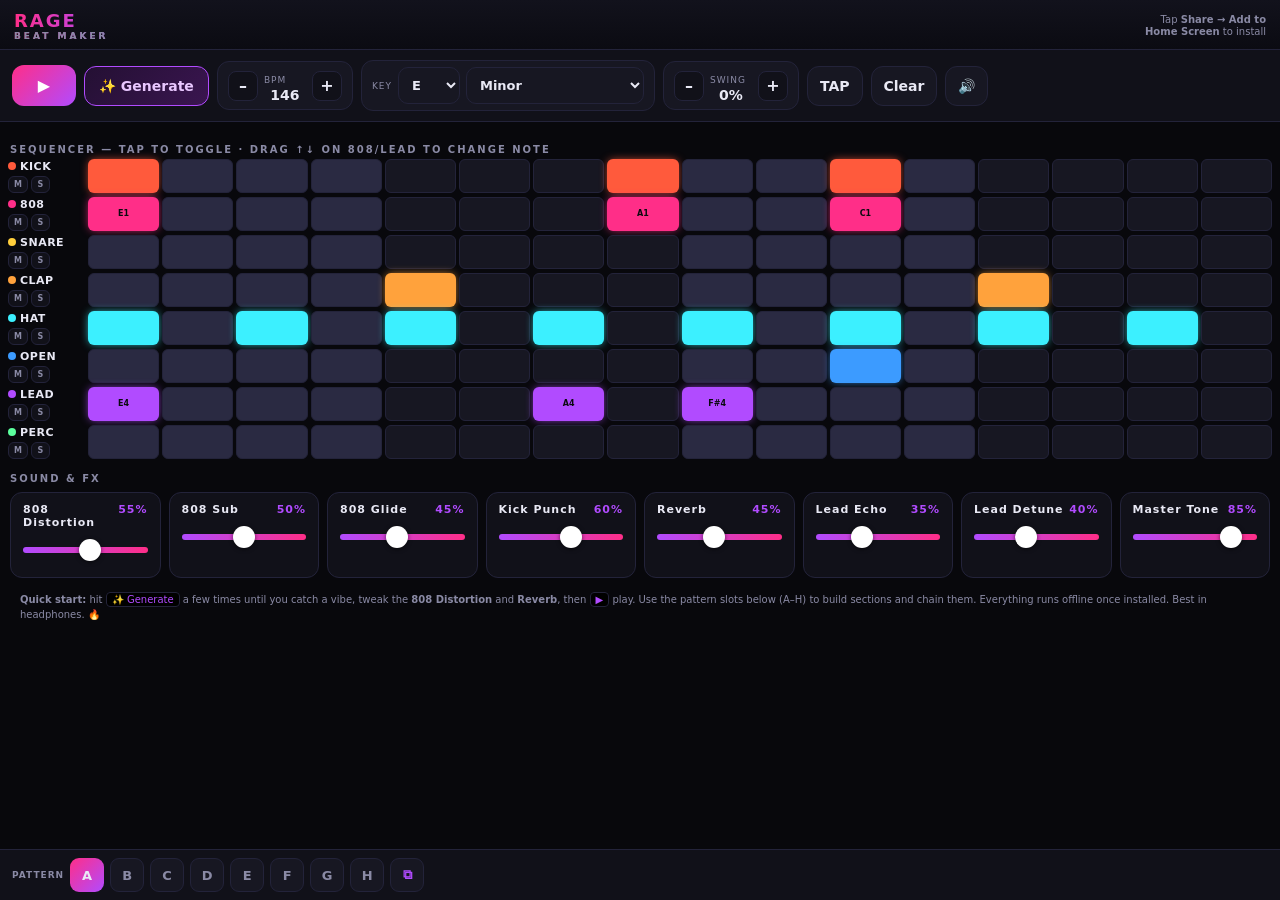
==== index.html @ 6f502bb7 "Add RAGE: underground rap/rage beat maker PWA Full Web Audio beat maker tuned for the Ken Carson / V" ====
<!doctype html>
<html lang="en">
<head>
<meta charset="utf-8" />
<meta name="viewport" content="width=device-width, initial-scale=1, viewport-fit=cover, maximum-scale=1, user-scalable=no" />
<meta name="theme-color" content="#0a0a0f" />
<title>RAGE — Underground Beat Maker</title>

<!-- iOS PWA / add-to-home-screen -->
<meta name="apple-mobile-web-app-capable" content="yes" />
<meta name="mobile-web-app-capable" content="yes" />
<meta name="apple-mobile-web-app-status-bar-style" content="black-translucent" />
<meta name="apple-mobile-web-app-title" content="RAGE" />
<link rel="manifest" href="manifest.webmanifest" />
<link rel="apple-touch-icon" href="icon-180.png" />
<link rel="icon" href="icon.svg" type="image/svg+xml" />

<style>
  :root{
    --bg:#08080c; --panel:#111119; --panel2:#171722; --line:#23233a;
    --txt:#e9e9f5; --dim:#8a8aa5; --accent:#b14bff; --accent2:#ff2e88;
    --on:#ff2e88; --on2:#b14bff; --beat:#2a2a42;
    --kick:#ff5a3c; --e808:#ff2e88; --snare:#ffcf3c; --clap:#ffa23c;
    --hat:#3cf0ff; --ohat:#3c9bff; --lead:#b14bff; --perc:#5cff9e;
  }
  *{box-sizing:border-box;-webkit-tap-highlight-color:transparent;-webkit-user-select:none;user-select:none;}
  html,body{margin:0;height:100%;background:var(--bg);color:var(--txt);
    font-family:-apple-system,BlinkMacSystemFont,"Segoe UI",Roboto,system-ui,sans-serif;
    overscroll-behavior:none;touch-action:manipulation;}
  body{display:flex;flex-direction:column;padding:env(safe-area-inset-top) env(safe-area-inset-right) env(safe-area-inset-bottom) env(safe-area-inset-left);}

  header{padding:10px 14px 8px;display:flex;align-items:center;gap:10px;
    border-bottom:1px solid var(--line);background:linear-gradient(180deg,#12121c,#0b0b12);position:sticky;top:0;z-index:20;}
  .logo{font-weight:800;letter-spacing:2px;font-size:18px;
    background:linear-gradient(90deg,var(--accent2),var(--accent));-webkit-background-clip:text;background-clip:text;color:transparent;}
  .logo small{display:block;font-size:9px;letter-spacing:3px;color:var(--dim);font-weight:600;-webkit-text-fill-color:var(--dim);}
  header .spacer{flex:1;}
  .install-hint{font-size:10px;color:var(--dim);max-width:130px;line-height:1.2;text-align:right;}

  .transport{display:flex;gap:8px;align-items:center;padding:10px 12px;flex-wrap:wrap;
    border-bottom:1px solid var(--line);background:var(--panel);position:sticky;top:49px;z-index:19;}
  button{font-family:inherit;color:var(--txt);background:var(--panel2);border:1px solid var(--line);
    border-radius:12px;padding:11px 14px;font-size:14px;font-weight:600;cursor:pointer;transition:.08s;}
  button:active{transform:scale(.95);}
  .play{background:linear-gradient(135deg,var(--accent2),var(--accent));border:none;min-width:64px;color:#fff;font-size:16px;}
  .play.playing{background:linear-gradient(135deg,#2a2a42,#1c1c2c);color:var(--accent2);border:1px solid var(--accent2);}
  .gen{background:linear-gradient(135deg,#241033,#3a1550);border:1px solid var(--accent);color:#e9c7ff;}
  .icon-btn{padding:11px 12px;}

  .knob-group{display:flex;align-items:center;gap:6px;background:var(--panel2);border:1px solid var(--line);border-radius:12px;padding:6px 10px;}
  .knob-group label{font-size:9px;color:var(--dim);letter-spacing:1px;}
  .knob-group .val{font-size:14px;font-weight:700;min-width:42px;text-align:center;}
  .step-btn{background:var(--panel);border:1px solid var(--line);width:30px;height:30px;padding:0;border-radius:8px;font-size:16px;line-height:1;}

  main{flex:1;overflow-y:auto;overflow-x:hidden;-webkit-overflow-scrolling:touch;padding:8px 6px 90px;}

  .track{display:flex;align-items:center;margin:4px 2px;gap:6px;}
  .track-head{width:74px;flex:0 0 74px;display:flex;flex-direction:column;gap:3px;}
  .track-name{font-size:11px;font-weight:800;letter-spacing:.5px;display:flex;align-items:center;gap:4px;white-space:nowrap;}
  .dot{width:8px;height:8px;border-radius:50%;flex:0 0 8px;}
  .track-ctrls{display:flex;gap:3px;}
  .mini{font-size:8px;padding:3px 5px;border-radius:6px;background:var(--panel);border:1px solid var(--line);color:var(--dim);font-weight:700;letter-spacing:.5px;}
  .mini.active{background:var(--accent);color:#fff;border-color:var(--accent);}
  .mini.mute.active{background:#ff3b3b;border-color:#ff3b3b;}

  .steps{display:grid;grid-template-columns:repeat(16,1fr);gap:3px;flex:1;min-width:0;}
  .cell{position:relative;height:34px;border-radius:6px;background:var(--panel2);border:1px solid var(--line);
    display:flex;align-items:center;justify-content:center;font-size:9px;font-weight:700;color:var(--dim);overflow:hidden;}
  .cell.beat{background:var(--beat);}
  .cell.on{border-color:transparent;color:#0a0a0f;box-shadow:0 0 10px -2px currentColor;}
  .cell.playhead{outline:2px solid #fff;outline-offset:-2px;z-index:2;}
  .cell .note{font-size:8px;line-height:1;pointer-events:none;font-weight:800;}
  .cell .vel{position:absolute;bottom:0;left:0;right:0;height:3px;background:rgba(255,255,255,.5);}

  .section-title{font-size:10px;letter-spacing:2px;color:var(--dim);font-weight:700;margin:14px 4px 4px;text-transform:uppercase;}

  .fx-wrap{display:grid;grid-template-columns:repeat(auto-fill,minmax(150px,1fr));gap:8px;padding:4px;}
  .fx{background:var(--panel);border:1px solid var(--line);border-radius:12px;padding:10px 12px;}
  .fx h4{margin:0 0 8px;font-size:11px;letter-spacing:1px;color:var(--txt);display:flex;justify-content:space-between;}
  .fx h4 span{color:var(--accent);font-weight:700;}
  input[type=range]{width:100%;-webkit-appearance:none;appearance:none;height:26px;background:transparent;margin:0;}
  input[type=range]::-webkit-slider-runnable-track{height:6px;border-radius:3px;background:linear-gradient(90deg,var(--accent),var(--accent2));}
  input[type=range]::-webkit-slider-thumb{-webkit-appearance:none;width:22px;height:22px;border-radius:50%;background:#fff;margin-top:-8px;box-shadow:0 1px 4px rgba(0,0,0,.6);}
  .row{display:flex;align-items:center;gap:8px;margin-bottom:8px;}
  .row label{font-size:10px;color:var(--dim);width:52px;flex:0 0 52px;}
  .row .rv{font-size:10px;color:var(--txt);width:36px;text-align:right;flex:0 0 36px;}

  select{font-family:inherit;background:var(--panel2);color:var(--txt);border:1px solid var(--line);border-radius:10px;padding:9px;font-size:13px;font-weight:600;}

  .pattern-bar{display:flex;gap:6px;align-items:center;padding:8px 12px;border-top:1px solid var(--line);
    background:var(--panel);overflow-x:auto;position:sticky;bottom:0;z-index:15;}
  .pat{flex:0 0 auto;width:34px;height:34px;border-radius:9px;background:var(--panel2);border:1px solid var(--line);
    font-size:13px;font-weight:800;color:var(--dim);padding:0;}
  .pat.active{background:linear-gradient(135deg,var(--accent2),var(--accent));color:#fff;border:none;}
  .pat.hasdata{color:var(--txt);border-color:var(--accent);}

  .hint{font-size:10px;color:var(--dim);padding:10px 14px;line-height:1.5;}
  .toast{position:fixed;left:50%;bottom:96px;transform:translateX(-50%);background:#000d;border:1px solid var(--accent);
    color:#fff;padding:9px 16px;border-radius:20px;font-size:12px;font-weight:600;opacity:0;pointer-events:none;transition:.25s;z-index:50;}
  .toast.show{opacity:1;}
  .kbd{background:#000;border:1px solid var(--line);border-radius:4px;padding:1px 5px;font-size:10px;color:var(--accent);}
</style>
</head>
<body>

<header>
  <div class="logo">RAGE<small>BEAT MAKER</small></div>
  <div class="spacer"></div>
  <div class="install-hint">Tap <b>Share → Add to Home Screen</b> to install</div>
</header>

<div class="transport">
  <button id="play" class="play">▶</button>
  <button id="gen" class="gen">✨ Generate</button>

  <div class="knob-group">
    <button class="step-btn" data-bpm="-5">–</button>
    <div><label>BPM</label><div class="val" id="bpmVal">146</div></div>
    <button class="step-btn" data-bpm="5">+</button>
  </div>

  <div class="knob-group">
    <label>KEY</label>
    <select id="key">
      <option>C</option><option>C#</option><option>D</option><option>D#</option>
      <option selected>E</option><option>F</option><option>F#</option><option>G</option>
      <option>G#</option><option>A</option><option>A#</option><option>B</option>
    </select>
    <select id="scale">
      <option value="minor" selected>Minor</option>
      <option value="phrygian">Phrygian (darkest)</option>
      <option value="harmonic">Harmonic Minor</option>
      <option value="minorPent">Minor Pentatonic</option>
    </select>
  </div>

  <div class="knob-group">
    <button class="step-btn" data-swing="-4">–</button>
    <div><label>SWING</label><div class="val" id="swingVal">0%</div></div>
    <button class="step-btn" data-swing="4">+</button>
  </div>

  <button id="tap" class="icon-btn">TAP</button>
  <button id="clear" class="icon-btn">Clear</button>
  <button id="master" class="icon-btn">🔊</button>
</div>

<main>
  <div class="section-title">Sequencer — tap to toggle · drag ↑↓ on 808/Lead to change note</div>
  <div id="grid"></div>

  <div class="section-title">Sound & FX</div>
  <div class="fx-wrap" id="fxwrap"></div>

  <div class="hint">
    <b>Quick start:</b> hit <span class="kbd">✨ Generate</span> a few times until you catch a vibe, tweak the
    <b>808 Distortion</b> and <b>Reverb</b>, then <span class="kbd">▶</span> play. Use the pattern slots below (A–H) to
    build sections and chain them. Everything runs offline once installed. Best in headphones. 🔥
  </div>
</main>

<div class="pattern-bar" id="patternBar"></div>
<div class="toast" id="toast"></div>

<script>
"use strict";
/* ============================================================================
   RAGE — Underground Rap / Rage Beat Maker
   Pure Web Audio API. No samples, fully offline. Mobile-first.
   ========================================================================== */

const AC = window.AudioContext || window.webkitAudioContext;
let ctx = null;

/* ---------- Global music state ---------- */
const SCALES = {
  minor:      [0,2,3,5,7,8,10],
  phrygian:   [0,1,3,5,7,8,10],
  harmonic:   [0,2,3,5,7,8,11],
  minorPent:  [0,3,5,7,10],
};
const NOTE_NAMES = ["C","C#","D","D#","E","F","F#","G","G#","A","A#","B"];
const KEYS = {C:0,"C#":1,D:2,"D#":3,E:4,F:5,"F#":6,G:7,"G#":8,A:9,"A#":10,B:11};

const state = {
  bpm: 146,
  swing: 0,
  key: "E",
  scale: "minor",
  playing: false,
  master: 0.9,
  curStep: 0,
  curPattern: 0,
};

/* ---------- Track definitions ----------
   pitched tracks store a scale-degree index per step (0 = root of low octave). */
const TRACKS = [
  {id:"kick",  name:"KICK",   color:"var(--kick)",  pitched:false, vol:1.0},
  {id:"e808",  name:"808",    color:"var(--e808)",  pitched:true,  vol:1.0, baseOct:1},
  {id:"snare", name:"SNARE",  color:"var(--snare)", pitched:false, vol:0.9},
  {id:"clap",  name:"CLAP",   color:"var(--clap)",  pitched:false, vol:0.8},
  {id:"hat",   name:"HAT",    color:"var(--hat)",   pitched:false, vol:0.6},
  {id:"ohat",  name:"OPEN",   color:"var(--ohat)",  pitched:false, vol:0.55},
  {id:"lead",  name:"LEAD",   color:"var(--lead)",  pitched:true,  vol:0.7, baseOct:3},
  {id:"perc",  name:"PERC",   color:"var(--perc)",  pitched:false, vol:0.6},
];
const STEPS = 16;
const NUM_PATTERNS = 8;

function blankPattern(){
  const p = {};
  TRACKS.forEach(t=>{
    p[t.id] = {
      on:  new Array(STEPS).fill(false),
      note:new Array(STEPS).fill(0),   // scale-degree index for pitched
      mute:false, solo:false,
    };
  });
  return p;
}
let patterns = Array.from({length:NUM_PATTERNS}, blankPattern);
function pat(){ return patterns[state.curPattern]; }

/* ---------- FX / sound parameters ---------- */
const fx = {
  drive: 0.55,      // 808 distortion amount
  glide: 0.45,      // 808 glide/slide amount
  sub: 0.5,         // 808 sub weight
  reverb: 0.45,     // send to reverb
  space: 0.35,      // lead delay/echo
  filter: 0.85,     // master lowpass (0..1 -> freq)
  leadDetune: 0.4,  // lead supersaw spread
  punch: 0.6,       // kick punch
};

/* ============================================================================
   AUDIO GRAPH
   ========================================================================== */
let master, comp, masterFilter, revBus, revConv, revReturn, delayBus, delayNode, delayFb, delayReturn;

function makeImpulse(seconds, decay){
  const rate = ctx.sampleRate, len = rate*seconds;
  const buf = ctx.createBuffer(2, len, rate);
  for(let c=0;c<2;c++){
    const d = buf.getChannelData(c);
    for(let i=0;i<len;i++){
      d[i] = (Math.random()*2-1) * Math.pow(1 - i/len, decay);
    }
  }
  return buf;
}
function makeCurve(amount){
  const n=1024, curve=new Float32Array(n), k=amount*100;
  for(let i=0;i<n;i++){ const x=i*2/n-1; curve[i]=(1+k)*x/(1+k*Math.abs(x)); }
  return curve;
}

function buildGraph(){
  master = ctx.createGain(); master.gain.value = state.master;
  comp = ctx.createDynamicsCompressor();
  comp.threshold.value=-8; comp.knee.value=6; comp.ratio.value=4; comp.attack.value=0.003; comp.release.value=0.25;

  masterFilter = ctx.createBiquadFilter();
  masterFilter.type="lowpass"; masterFilter.frequency.value=18000; masterFilter.Q.value=0.6;

  master.connect(masterFilter); masterFilter.connect(comp); comp.connect(ctx.destination);

  // Reverb bus
  revBus = ctx.createGain();
  revConv = ctx.createConvolver(); revConv.buffer = makeImpulse(2.6, 3.2);
  revReturn = ctx.createGain(); revReturn.gain.value=0.9;
  revBus.connect(revConv); revConv.connect(revReturn); revReturn.connect(master);

  // Delay bus (space/echo for lead)
  delayBus = ctx.createGain();
  delayNode = ctx.createDelay(1.0);
  delayFb = ctx.createGain(); delayFb.gain.value=0.35;
  delayReturn = ctx.createGain(); delayReturn.gain.value=0.9;
  delayBus.connect(delayNode); delayNode.connect(delayFb); delayFb.connect(delayNode);
  delayNode.connect(delayReturn); delayReturn.connect(master);
  applyFilter();
}
function applyFilter(){
  if(!masterFilter) return;
  const f = 200 * Math.pow(90, fx.filter); // 200 .. 18000
  masterFilter.frequency.setTargetAtTime(f, ctx.currentTime, 0.02);
}
function setDelayTime(){
  if(!delayNode) return;
  const beat = 60/state.bpm;
  delayNode.delayTime.setTargetAtTime(beat*0.75, ctx.currentTime, 0.05); // dotted-8th-ish
}

/* ---------- Note helpers ---------- */
function degreeToFreq(track, degIndex){
  const scale = SCALES[state.scale];
  const root = KEYS[state.key];
  const octaveBase = (track.baseOct||2);
  const oct = Math.floor(degIndex/scale.length);
  const deg = ((degIndex%scale.length)+scale.length)%scale.length;
  const semis = scale[deg] + 12*(octaveBase+oct) + root;
  return 27.5 * Math.pow(2, (semis+9)/12); // MIDI-ish; A0=27.5 baseline
}

/* ============================================================================
   INSTRUMENT VOICES (synthesized)
   ========================================================================== */
function trackGain(track){
  const p = pat()[track.id];
  const solos = TRACKS.some(t=>pat()[t.id].solo);
  if(p.mute) return 0;
  if(solos && !p.solo) return 0;
  return track.vol;
}

function voiceKick(t, vel){
  const g = ctx.createGain();
  const o = ctx.createOscillator(); o.type="sine";
  const punch = 40 + fx.punch*140;
  o.frequency.setValueAtTime(150+punch, t);
  o.frequency.exponentialRampToValueAtTime(46, t+0.09);
  g.gain.setValueAtTime(0.0001,t);
  g.gain.exponentialRampToValueAtTime(vel,t+0.004);
  g.gain.exponentialRampToValueAtTime(0.0001,t+0.42);
  // click
  const cg=ctx.createGain(); const cn=noiseBuf(0.02); cn.playbackRate.value=1;
  const cf=ctx.createBiquadFilter(); cf.type="highpass"; cf.frequency.value=2000;
  cg.gain.setValueAtTime(vel*0.5,t); cg.gain.exponentialRampToValueAtTime(0.0001,t+0.03);
  cn.connect(cf); cf.connect(cg); cg.connect(master);
  o.connect(g); g.connect(master);
  o.start(t); o.stop(t+0.45); cn.start(t); cn.stop(t+0.03);
}

let lastE808Freq = null;
function voice808(t, vel, freq, len){
  const g = ctx.createGain();
  const o = ctx.createOscillator(); o.type="sine";
  const sub = ctx.createOscillator(); sub.type="sine"; sub.frequency.value=freq/2;
  const subG = ctx.createGain(); subG.gain.value = fx.sub*0.6;

  const shaper = ctx.createWaveShaper(); shaper.curve = makeCurve(fx.drive); shaper.oversample="4x";
  const drySplit = ctx.createGain(); const wetSplit = ctx.createGain();
  drySplit.gain.value = 1 - fx.drive*0.55; wetSplit.gain.value = fx.drive*0.9;

  // glide from previous note
  const gl = fx.glide*0.12;
  if(lastE808Freq && gl>0.001){
    o.frequency.setValueAtTime(lastE808Freq, t);
    o.frequency.exponentialRampToValueAtTime(freq, t+gl);
  } else {
    o.frequency.setValueAtTime(freq*1.5, t);
    o.frequency.exponentialRampToValueAtTime(freq, t+0.05);
  }
  lastE808Freq = freq;

  const dur = Math.max(0.25, len);
  g.gain.setValueAtTime(0.0001,t);
  g.gain.exponentialRampToValueAtTime(vel,t+0.006);
  g.gain.setValueAtTime(vel,t+dur*0.6);
  g.gain.exponentialRampToValueAtTime(0.0001,t+dur);

  o.connect(g); sub.connect(subG); subG.connect(g);
  g.connect(drySplit); g.connect(shaper); shaper.connect(wetSplit);
  const out = ctx.createGain();
  drySplit.connect(out); wetSplit.connect(out);
  out.connect(master);
  const rs=ctx.createGain(); rs.gain.value=fx.reverb*0.25; out.connect(rs); rs.connect(revBus);

  o.start(t); sub.start(t); o.stop(t+dur+0.05); sub.stop(t+dur+0.05);
}

function noiseBuf(dur){
  const len = Math.max(1, Math.floor(ctx.sampleRate*dur));
  const b = ctx.createBuffer(1,len,ctx.sampleRate);
  const d=b.getChannelData(0);
  for(let i=0;i<len;i++) d[i]=Math.random()*2-1;
  const src=ctx.createBufferSource(); src.buffer=b; return src;
}

function voiceSnare(t, vel){
  const n=noiseBuf(0.25);
  const f=ctx.createBiquadFilter(); f.type="highpass"; f.frequency.value=1400;
  const g=ctx.createGain();
  g.gain.setValueAtTime(vel,t); g.gain.exponentialRampToValueAtTime(0.0001,t+0.18);
  // body tone
  const o=ctx.createOscillator(); o.type="triangle"; o.frequency.setValueAtTime(220,t);
  o.frequency.exponentialRampToValueAtTime(140,t+0.1);
  const og=ctx.createGain(); og.gain.setValueAtTime(vel*0.5,t); og.gain.exponentialRampToValueAtTime(0.0001,t+0.12);
  n.connect(f); f.connect(g); g.connect(master); o.connect(og); og.connect(master);
  const rs=ctx.createGain(); rs.gain.value=fx.reverb*0.35; g.connect(rs); rs.connect(revBus);
  n.start(t); n.stop(t+0.25); o.start(t); o.stop(t+0.13);
}

function voiceClap(t, vel){
  // 3 quick noise bursts
  for(let i=0;i<3;i++){
    const tt=t+i*0.012;
    const n=noiseBuf(0.08);
    const f=ctx.createBiquadFilter(); f.type="bandpass"; f.frequency.value=1600; f.Q.value=0.8;
    const g=ctx.createGain();
    g.gain.setValueAtTime(vel*(i===2?1:0.6),tt); g.gain.exponentialRampToValueAtTime(0.0001,tt+0.08);
    n.connect(f); f.connect(g); g.connect(master);
    const rs=ctx.createGain(); rs.gain.value=fx.reverb*0.4; g.connect(rs); rs.connect(revBus);
    n.start(tt); n.stop(tt+0.08);
  }
}

function voiceHat(t, vel, open){
  const dur = open ? 0.28 : 0.045;
  const n=noiseBuf(dur+0.02);
  const f=ctx.createBiquadFilter(); f.type="highpass"; f.frequency.value=7000; f.Q.value=0.7;
  const f2=ctx.createBiquadFilter(); f2.type="bandpass"; f2.frequency.value=9000; f2.Q.value=1.2;
  const g=ctx.createGain();
  g.gain.setValueAtTime(vel,t); g.gain.exponentialRampToValueAtTime(0.0001,t+dur);
  n.connect(f); f.connect(f2); f2.connect(g); g.connect(master);
  n.start(t); n.stop(t+dur+0.02);
}

function voicePerc(t, vel, freq){
  // metallic pluck / rim
  const o=ctx.createOscillator(); o.type="square"; o.frequency.value=(freq||440)*2;
  const f=ctx.createBiquadFilter(); f.type="bandpass"; f.frequency.value=(freq||440)*3; f.Q.value=6;
  const g=ctx.createGain();
  g.gain.setValueAtTime(vel*0.6,t); g.gain.exponentialRampToValueAtTime(0.0001,t+0.13);
  o.connect(f); f.connect(g); g.connect(master);
  const rs=ctx.createGain(); rs.gain.value=fx.reverb*0.5; g.connect(rs); rs.connect(revBus);
  o.start(t); o.stop(t+0.14);
}

function voiceLead(t, vel, freq, len){
  // detuned supersaw pluck with reverb + delay
  const voices=3, out=ctx.createGain();
  const spread = 4 + fx.leadDetune*18;
  for(let i=0;i<voices;i++){
    const o=ctx.createOscillator(); o.type="sawtooth";
    o.frequency.value=freq; o.detune.value=(i-1)*spread;
    o.connect(out); o.start(t); o.stop(t+len+0.1);
  }
  const f=ctx.createBiquadFilter(); f.type="lowpass";
  f.frequency.setValueAtTime(freq*8,t); f.frequency.exponentialRampToValueAtTime(freq*2.2,t+len);
  f.Q.value=6;
  const g=ctx.createGain();
  g.gain.setValueAtTime(0.0001,t); g.gain.exponentialRampToValueAtTime(vel*0.5,t+0.01);
  g.gain.exponentialRampToValueAtTime(0.0001,t+len);
  out.connect(f); f.connect(g); g.connect(master);
  const rs=ctx.createGain(); rs.gain.value=fx.reverb*0.6; g.connect(rs); rs.connect(revBus);
  const ds=ctx.createGain(); ds.gain.value=fx.space*0.7; g.connect(ds); ds.connect(delayBus);
}

/* ---------- Trigger dispatcher ---------- */
function trigger(track, t, vel, step){
  const p = pat()[track.id];
  const g = trackGain(track);
  if(g<=0) return;
  vel *= g;
  switch(track.id){
    case "kick":  voiceKick(t,vel); break;
    case "808":
    case "e808":  {
      const freq=degreeToFreq(track, p.note[step]);
      const beat=60/state.bpm; let len=beat*0.9;
      // extend if next steps are empty (long slides)
      let k=step+1; while(k<STEPS && !p.on[k] && k<step+4){len+=beat*0.5;k++;}
      voice808(t,vel,freq,len); break;
    }
    case "snare": voiceSnare(t,vel); break;
    case "clap":  voiceClap(t,vel); break;
    case "hat":   voiceHat(t,vel,false); break;
    case "ohat":  voiceHat(t,vel,true); break;
    case "perc":  voicePerc(t,vel, degreeToFreq({baseOct:3},2)); break;
    case "lead":  {
      const freq=degreeToFreq(track,p.note[step]);
      const beat=60/state.bpm; voiceLead(t,vel,freq,beat*0.9); break;
    }
  }
}

/* ============================================================================
   SCHEDULER (lookahead)
   ========================================================================== */
let nextStepTime=0, schedStep=0, timerId=null;
const LOOKAHEAD=0.1, INTERVAL=25;

function stepDur(){ return (60/state.bpm)/4; } // 16th
function scheduleStep(step, time){
  TRACKS.forEach(track=>{
    const p=pat()[track.id];
    if(p.on[step]){
      // subtle humanized velocity, accent on downbeats
      let vel=0.85; if(step%4===0) vel=1.0; if(track.id==="hat") vel*=(0.6+Math.random()*0.5);
      trigger(track, time, vel, step);
    }
  });
  // visual
  const drawStep=step, drawTime=time;
  drawQueue.push({step:drawStep, time:drawTime});
}
function scheduler(){
  while(nextStepTime < ctx.currentTime + LOOKAHEAD){
    // swing: delay odd 16ths
    let t=nextStepTime;
    if(schedStep%2===1) t += (state.swing/100)*stepDur()*0.9;
    scheduleStep(schedStep, t);
    nextStepTime += stepDur();
    schedStep=(schedStep+1)%STEPS;
    if(schedStep===0) lastE808Freq=null;
  }
  timerId=setTimeout(scheduler, INTERVAL);
}

let drawQueue=[];
function drawLoop(){
  const now=ctx?ctx.currentTime:0;
  while(drawQueue.length && drawQueue[0].time<=now){
    const d=drawQueue.shift(); paintPlayhead(d.step);
  }
  requestAnimationFrame(drawLoop);
}

/* ============================================================================
   TRANSPORT
   ========================================================================== */
async function ensureCtx(){
  if(!ctx){ ctx=new AC(); buildGraph(); }
  if(ctx.state==="suspended") await ctx.resume();
}
async function play(){
  await ensureCtx();
  state.playing=true; schedStep=0; nextStepTime=ctx.currentTime+0.05; lastE808Freq=null;
  setDelayTime();
  scheduler();
  document.getElementById("play").classList.add("playing");
  document.getElementById("play").textContent="■";
}
function stop(){
  state.playing=false; clearTimeout(timerId); drawQueue=[];
  document.getElementById("play").classList.remove("playing");
  document.getElementById("play").textContent="▶";
  document.querySelectorAll(".cell.playhead").forEach(c=>c.classList.remove("playhead"));
}
function togglePlay(){ state.playing?stop():play(); }

/* ============================================================================
   UI BUILD
   ========================================================================== */
const grid=document.getElementById("grid");
const cellEls={}; // id -> [cells]

function buildGrid(){
  grid.innerHTML="";
  TRACKS.forEach(track=>{
    const row=document.createElement("div"); row.className="track";
    const head=document.createElement("div"); head.className="track-head";
    head.innerHTML=`<div class="track-name"><span class="dot" style="background:${track.color}"></span>${track.name}</div>`;
    const ctrls=document.createElement("div"); ctrls.className="track-ctrls";
    const mB=document.createElement("button"); mB.className="mini mute"; mB.textContent="M";
    const sB=document.createElement("button"); sB.className="mini"; sB.textContent="S";
    mB.onclick=()=>{pat()[track.id].mute=!pat()[track.id].mute; mB.classList.toggle("active",pat()[track.id].mute);};
    sB.onclick=()=>{pat()[track.id].solo=!pat()[track.id].solo; sB.classList.toggle("active",pat()[track.id].solo);};
    ctrls.append(mB,sB); head.append(ctrls); row.append(head);

    const steps=document.createElement("div"); steps.className="steps";
    cellEls[track.id]=[];
    for(let i=0;i<STEPS;i++){
      const c=document.createElement("div");
      c.className="cell"+((Math.floor(i/4)%2===0)?" beat":"");
      c.dataset.step=i;
      if(track.pitched){ const nn=document.createElement("div"); nn.className="note"; c.append(nn); }
      attachCell(c, track, i);
      steps.append(c); cellEls[track.id].push(c);
    }
    row.append(steps); grid.append(row);
  });
  renderPattern();
}

/* cell interaction: tap toggle; drag vertical to change note on pitched */
function attachCell(c, track, i){
  let startY=0, startNote=0, moved=false, dragging=false, activeId=null;
  const p=()=>pat()[track.id];

  const onDown=(e)=>{
    e.preventDefault();
    dragging=true; moved=false;
    const y=(e.touches?e.touches[0].clientY:e.clientY);
    startY=y; startNote=p().note[i]; activeId=e.pointerId;
    if(track.pitched && p().on[i]){ /* prepare to drag pitch */ }
  };
  const onMove=(e)=>{
    if(!dragging||!track.pitched) return;
    const y=(e.touches?e.touches[0].clientY:e.clientY);
    const dy=startY-y;
    if(Math.abs(dy)>6){ moved=true;
      if(!p().on[i]) p().on[i]=true;
      const scaleLen=SCALES[state.scale].length;
      let nn=startNote+Math.round(dy/12);
      nn=Math.max(0,Math.min(scaleLen*3-1,nn));
      p().note[i]=nn; paintCell(track,i);
    }
  };
  const onUp=(e)=>{
    if(!dragging) return; dragging=false;
    if(!moved){ // tap = toggle
      p().on[i]=!p().on[i];
      if(track.pitched && p().on[i] && p().note[i]===0) p().note[i]= track.id==="lead"?7:0;
      paintCell(track,i);
    }
  };
  c.addEventListener("touchstart",onDown,{passive:false});
  c.addEventListener("touchmove",onMove,{passive:false});
  c.addEventListener("touchend",onUp);
  c.addEventListener("mousedown",onDown);
  window.addEventListener("mousemove",(e)=>{if(dragging)onMove(e);});
  window.addEventListener("mouseup",(e)=>{if(dragging)onUp(e);});
}

function scaleDegName(track, degIndex){
  const scale=SCALES[state.scale], root=KEYS[state.key];
  const octaveBase=(track.baseOct||2);
  const oct=Math.floor(degIndex/scale.length);
  const deg=((degIndex%scale.length)+scale.length)%scale.length;
  const semis=(scale[deg]+root)%12;
  return NOTE_NAMES[semis]+(octaveBase+oct);
}
function paintCell(track,i){
  const c=cellEls[track.id][i]; const p=pat()[track.id];
  c.classList.toggle("on",p.on[i]);
  c.style.color = p.on[i]?track.color:"";
  c.style.background = p.on[i]?track.color:"";
  if(!p.on[i]) c.style.background=""; // revert handled by class
  if(track.pitched){
    const nn=c.querySelector(".note");
    nn.textContent = p.on[i]?scaleDegName(track,p.note[i]):"";
    nn.style.color = p.on[i]?"#0a0a0f":"";
  }
  if(!p.on[i]){ c.style.background=""; c.style.color=""; }
}
function renderPattern(){
  TRACKS.forEach(track=>{
    for(let i=0;i<STEPS;i++) paintCell(track,i);
    const p=pat()[track.id];
    // reflect mute/solo buttons
  });
  // refresh mute/solo button states
  document.querySelectorAll(".track").forEach((row,idx)=>{
    const track=TRACKS[idx]; const p=pat()[track.id];
    const [mB,sB]=row.querySelectorAll(".mini");
    mB.classList.toggle("active",p.mute); sB.classList.toggle("active",p.solo);
  });
}
function paintPlayhead(step){
  document.querySelectorAll(".cell.playhead").forEach(c=>c.classList.remove("playhead"));
  TRACKS.forEach(track=>{ cellEls[track.id][step].classList.add("playhead"); });
  state.curStep=step;
}

/* ============================================================================
   FX PANEL
   ========================================================================== */
const FX_UI=[
  {k:"drive", label:"808 Distortion", fmt:v=>Math.round(v*100)+"%"},
  {k:"sub",   label:"808 Sub",        fmt:v=>Math.round(v*100)+"%"},
  {k:"glide", label:"808 Glide",      fmt:v=>Math.round(v*100)+"%"},
  {k:"punch", label:"Kick Punch",     fmt:v=>Math.round(v*100)+"%"},
  {k:"reverb",label:"Reverb",         fmt:v=>Math.round(v*100)+"%"},
  {k:"space", label:"Lead Echo",      fmt:v=>Math.round(v*100)+"%"},
  {k:"leadDetune",label:"Lead Detune",fmt:v=>Math.round(v*100)+"%"},
  {k:"filter",label:"Master Tone",    fmt:v=>Math.round(v*100)+"%"},
];
function buildFX(){
  const w=document.getElementById("fxwrap"); w.innerHTML="";
  FX_UI.forEach(item=>{
    const d=document.createElement("div"); d.className="fx";
    d.innerHTML=`<h4>${item.label}<span id="fxv_${item.k}">${item.fmt(fx[item.k])}</span></h4>`;
    const r=document.createElement("input"); r.type="range"; r.min=0; r.max=100; r.value=fx[item.k]*100;
    r.oninput=()=>{
      fx[item.k]=r.value/100;
      document.getElementById("fxv_"+item.k).textContent=item.fmt(fx[item.k]);
      if(item.k==="filter") applyFilter();
    };
    d.append(r); w.append(d);
  });
}

/* ============================================================================
   PATTERN BAR
   ========================================================================== */
function buildPatternBar(){
  const bar=document.getElementById("patternBar"); bar.innerHTML="";
  const label=document.createElement("div"); label.style.cssText="font-size:9px;color:var(--dim);font-weight:700;letter-spacing:1px;";
  label.textContent="PATTERN"; bar.append(label);
  for(let i=0;i<NUM_PATTERNS;i++){
    const b=document.createElement("button"); b.className="pat"; b.textContent=String.fromCharCode(65+i);
    b.onclick=()=>{ state.curPattern=i; if(state.playing){schedStep=0;} refreshPatternBar(); renderPattern(); };
    bar.append(b);
  }
  const copy=document.createElement("button"); copy.className="pat"; copy.textContent="⧉"; copy.title="Copy to next";
  copy.style.color="var(--accent)";
  copy.onclick=()=>{ const next=(state.curPattern+1)%NUM_PATTERNS; patterns[next]=JSON.parse(JSON.stringify(pat())); toast("Copied to "+String.fromCharCode(65+next)); refreshPatternBar(); };
  bar.append(copy);
  refreshPatternBar();
}
function patternHasData(i){ return TRACKS.some(t=>patterns[i][t.id].on.some(Boolean)); }
function refreshPatternBar(){
  document.querySelectorAll(".pat").forEach((b,i)=>{
    if(i>=NUM_PATTERNS) return;
    b.classList.toggle("active",i===state.curPattern);
    b.classList.toggle("hasdata",patternHasData(i));
  });
}

/* ============================================================================
   GENERATOR — the "make me a rage beat" brain
   ========================================================================== */
function rand(a){ return a[Math.floor(Math.random()*a.length)]; }
function chance(p){ return Math.random()<p; }

function generate(){
  const p=blankPattern();
  // tempo & key vibe
  state.bpm = rand([140,143,146,150,152,155,158,160,132,136]);
  state.scale = rand(["minor","phrygian","phrygian","minorPent","harmonic"]);
  syncTransportUI();

  // ---- KICK: sparse, syncopated, follows 808 downbeats ----
  const kickHits=[0];
  if(chance(.8)) kickHits.push(rand([6,7,10,11]));
  if(chance(.6)) kickHits.push(rand([3,4]));
  if(chance(.5)) kickHits.push(rand([13,14,11]));
  kickHits.forEach(i=>p.kick.on[i]=true);

  // ---- 808: dark rolling bassline locked to kicks + slides ----
  const scaleLen=SCALES[state.scale].length;
  const roots=[0,0,0,3,4,5,-2,2]; // scale degrees (low)
  let base=rand([0,0,0,3,5]);
  const e808pos=[...new Set([...kickHits, ...(chance(.6)?[rand([2,6,9,12])]:[])])];
  e808pos.forEach(i=>{
    p.e808.on[i]=true;
    if(chance(.55)) base=Math.max(-2,Math.min(scaleLen, base+rand([-2,-1,0,2,3])));
    p.e808.note[i]=((base%scaleLen)+scaleLen)%scaleLen;
  });
  // occasional slide note between
  if(chance(.6)){ let s=rand([5,9,13]); if(!p.e808.on[s]){p.e808.on[s]=true; p.e808.note[s]=(base+rand([2,3,4]))%scaleLen;} }

  // ---- SNARE / CLAP on the backbeat (step 4 & 12), sometimes ghost ----
  const backbeat = rand([[4,12],[8],[4,12]]);
  backbeat.forEach(i=>{ if(chance(.7)) p.clap.on[i]=true; else p.snare.on[i]=true; });
  if(chance(.4)) p.snare.on[rand([7,15])]=true;
  // rare triplet-ish snare roll at the end
  if(chance(.35)){ [13,14,15].forEach(i=>p.snare.on[i]=true); }

  // ---- HATS: fast trap pattern with rolls ----
  const density=rand([1,1,2]); // 1 = 8ths mostly, 2 = 16ths
  for(let i=0;i<STEPS;i++){
    if(density===2){ p.hat.on[i]=true; }
    else { if(i%2===0||chance(.35)) p.hat.on[i]=true; }
  }
  // hat rolls (double/triple time feel) — cluster
  const rollStart=rand([6,10,14,2]);
  for(let i=rollStart;i<Math.min(STEPS,rollStart+2);i++) p.hat.on[i]=true;
  // open hats for air
  [rand([2,6,10,14])].forEach(i=>{ if(chance(.7)) p.ohat.on[i]=true; });

  // ---- LEAD melody: sparse dark motif in higher octave ----
  if(chance(.85)){
    const motifLen=rand([3,4,5]);
    const startPositions=[0,3,6,8,11,14];
    let noteIdx=rand([0,7,4,2]);
    let placed=0;
    startPositions.forEach(sp=>{
      if(placed<motifLen && chance(.7)){
        p.lead.on[sp]=true;
        noteIdx=Math.max(0,Math.min(scaleLen*3-1, noteIdx+rand([-3,-2,-1,0,2,3,4])));
        p.lead.note[sp]=noteIdx; placed++;
      }
    });
  }

  // ---- PERC: light off-grid accents ----
  if(chance(.6)){ [rand([3,5,9,11])].forEach(i=>p.perc.on[i]=true); }

  // ---- FX vibe presets ----
  fx.drive = 0.4+Math.random()*0.45;
  fx.sub   = 0.4+Math.random()*0.4;
  fx.glide = 0.3+Math.random()*0.5;
  fx.reverb= 0.35+Math.random()*0.4;
  fx.space = 0.25+Math.random()*0.4;
  fx.leadDetune=0.3+Math.random()*0.5;
  fx.filter= 0.75+Math.random()*0.2;
  fx.punch = 0.5+Math.random()*0.4;
  applyFilterMaybe();
  buildFX();

  patterns[state.curPattern]=p;
  renderPattern(); refreshPatternBar();
  toast("New beat 🔥  "+state.key+" "+labelScale(state.scale)+" · "+state.bpm+" BPM");
}
function labelScale(s){return {minor:"minor",phrygian:"phrygian",harmonic:"harm.minor",minorPent:"min.pent"}[s];}
function applyFilterMaybe(){ if(masterFilter) applyFilter(); }

/* ============================================================================
   TRANSPORT UI SYNC
   ========================================================================== */
function syncTransportUI(){
  document.getElementById("bpmVal").textContent=state.bpm;
  document.getElementById("swingVal").textContent=state.swing+"%";
  document.getElementById("key").value=state.key;
  document.getElementById("scale").value=state.scale;
  if(ctx) setDelayTime();
}

/* ============================================================================
   CONTROLS WIRING
   ========================================================================== */
document.getElementById("play").onclick=togglePlay;
document.getElementById("gen").onclick=async ()=>{ await ensureCtx(); generate(); };
document.getElementById("clear").onclick=()=>{ patterns[state.curPattern]=blankPattern(); renderPattern(); refreshPatternBar(); toast("Cleared "+String.fromCharCode(65+state.curPattern)); };
document.querySelectorAll("[data-bpm]").forEach(b=>b.onclick=()=>{ state.bpm=Math.max(70,Math.min(200,state.bpm+ +b.dataset.bpm)); syncTransportUI(); });
document.querySelectorAll("[data-swing]").forEach(b=>b.onclick=()=>{ state.swing=Math.max(0,Math.min(60,state.swing+ +b.dataset.swing)); syncTransportUI(); });
document.getElementById("key").onchange=e=>{ state.key=e.target.value; renderPattern(); };
document.getElementById("scale").onchange=e=>{ state.scale=e.target.value; renderPattern(); };

let taps=[];
document.getElementById("tap").onclick=()=>{
  const now=performance.now(); taps.push(now); taps=taps.filter(t=>now-t<2000);
  if(taps.length>=2){ let sum=0; for(let i=1;i<taps.length;i++) sum+=taps[i]-taps[i-1];
    const avg=sum/(taps.length-1); state.bpm=Math.max(70,Math.min(200,Math.round(60000/avg))); syncTransportUI(); }
};
let muted=false, savedMaster=0.9;
document.getElementById("master").onclick=()=>{
  if(!ctx) return; muted=!muted;
  master.gain.setTargetAtTime(muted?0:savedMaster, ctx.currentTime,0.02);
  document.getElementById("master").textContent=muted?"🔇":"🔊";
};

function toast(msg){ const t=document.getElementById("toast"); t.textContent=msg; t.classList.add("show"); clearTimeout(t._h); t._h=setTimeout(()=>t.classList.remove("show"),1600); }

/* keyboard for desktop testing */
window.addEventListener("keydown",e=>{
  if(e.code==="Space"){e.preventDefault();togglePlay();}
  if(e.key==="g"||e.key==="G"){ ensureCtx().then(generate); }
});

/* ============================================================================
   INIT
   ========================================================================== */
buildGrid(); buildFX(); buildPatternBar(); syncTransportUI();
// seed an initial beat so the app is never empty
(function seed(){
  const p=blankPattern();
  [0,7,10].forEach(i=>p.kick.on[i]=true);
  [0,7,10].forEach(i=>{p.e808.on[i]=true;p.e808.note[i]=0;});
  p.e808.note[7]=3; p.e808.note[10]=5;
  [4,12].forEach(i=>p.clap.on[i]=true);
  for(let i=0;i<STEPS;i++) if(i%2===0||i===6||i===14) p.hat.on[i]=true;
  p.ohat.on[10]=true;
  [0,6,8].forEach((i,k)=>{p.lead.on[i]=true;p.lead.note[i]=[7,10,8][k];});
  patterns[0]=p;
})();
renderPattern(); refreshPatternBar();
requestAnimationFrame(drawLoop);

/* service worker for offline install */
if("serviceWorker" in navigator){
  window.addEventListener("load",()=>navigator.serviceWorker.register("sw.js").catch(()=>{}));
}
</script>
</body>
</html>
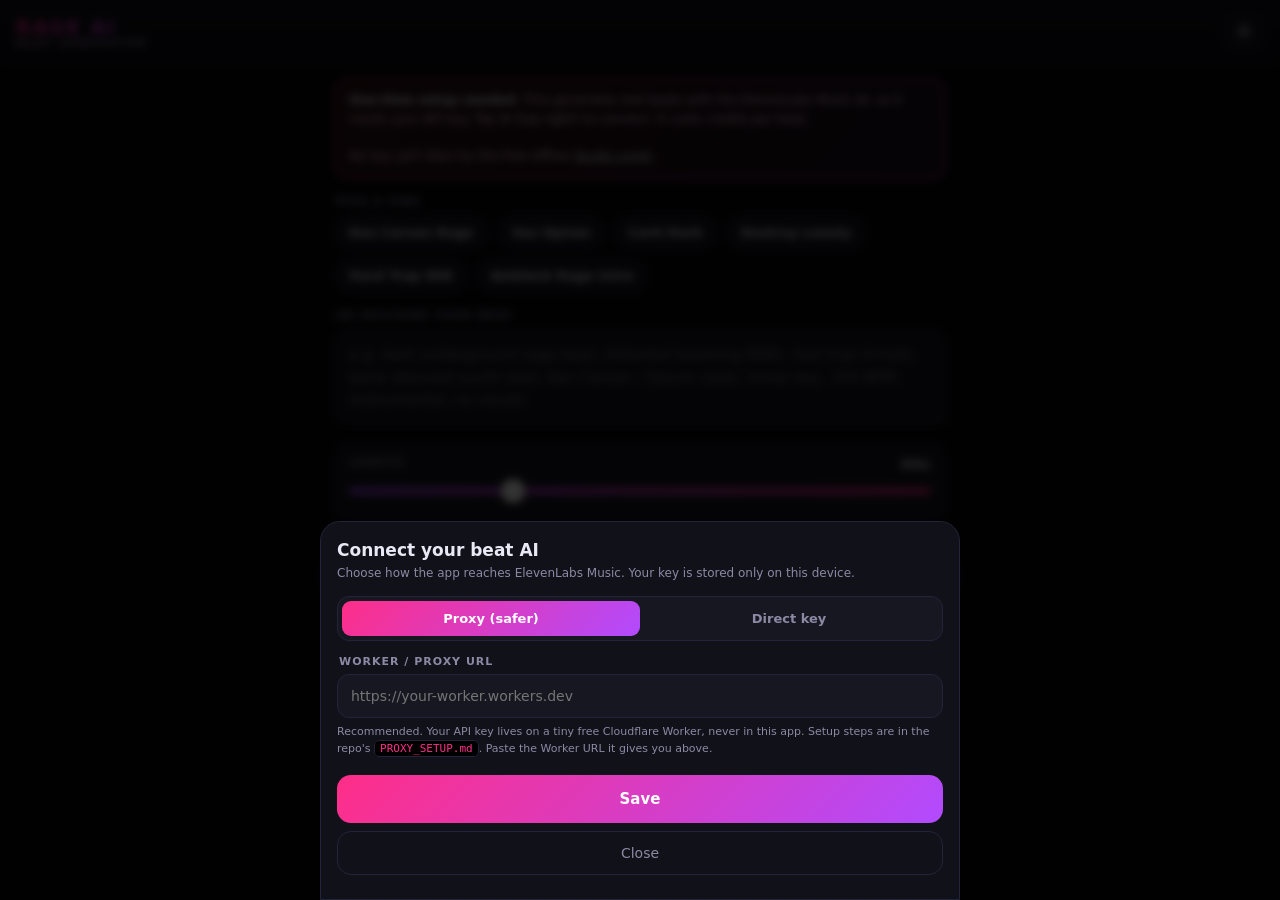
==== commit fa811eb5: "Add AI beat generator (ElevenLabs Music) as the main app Replace the front page with RAGE AI: type a" ====
--- a/index.html
+++ b/index.html
@@ -4,13 +4,12 @@
 <meta charset="utf-8" />
 <meta name="viewport" content="width=device-width, initial-scale=1, viewport-fit=cover, maximum-scale=1, user-scalable=no" />
 <meta name="theme-color" content="#0a0a0f" />
-<title>RAGE — Underground Beat Maker</title>
-
-<!-- iOS PWA / add-to-home-screen -->
+<title>RAGE AI — Beat Generator</title>
+
 <meta name="apple-mobile-web-app-capable" content="yes" />
 <meta name="mobile-web-app-capable" content="yes" />
 <meta name="apple-mobile-web-app-status-bar-style" content="black-translucent" />
-<meta name="apple-mobile-web-app-title" content="RAGE" />
+<meta name="apple-mobile-web-app-title" content="RAGE AI" />
 <link rel="manifest" href="manifest.webmanifest" />
 <link rel="apple-touch-icon" href="icon-180.png" />
 <link rel="icon" href="icon.svg" type="image/svg+xml" />
@@ -19,849 +18,369 @@
   :root{
     --bg:#08080c; --panel:#111119; --panel2:#171722; --line:#23233a;
     --txt:#e9e9f5; --dim:#8a8aa5; --accent:#b14bff; --accent2:#ff2e88;
-    --on:#ff2e88; --on2:#b14bff; --beat:#2a2a42;
-    --kick:#ff5a3c; --e808:#ff2e88; --snare:#ffcf3c; --clap:#ffa23c;
-    --hat:#3cf0ff; --ohat:#3c9bff; --lead:#b14bff; --perc:#5cff9e;
-  }
-  *{box-sizing:border-box;-webkit-tap-highlight-color:transparent;-webkit-user-select:none;user-select:none;}
-  html,body{margin:0;height:100%;background:var(--bg);color:var(--txt);
+  }
+  *{box-sizing:border-box;-webkit-tap-highlight-color:transparent;}
+  html,body{margin:0;min-height:100%;background:var(--bg);color:var(--txt);
     font-family:-apple-system,BlinkMacSystemFont,"Segoe UI",Roboto,system-ui,sans-serif;
-    overscroll-behavior:none;touch-action:manipulation;}
-  body{display:flex;flex-direction:column;padding:env(safe-area-inset-top) env(safe-area-inset-right) env(safe-area-inset-bottom) env(safe-area-inset-left);}
-
-  header{padding:10px 14px 8px;display:flex;align-items:center;gap:10px;
-    border-bottom:1px solid var(--line);background:linear-gradient(180deg,#12121c,#0b0b12);position:sticky;top:0;z-index:20;}
-  .logo{font-weight:800;letter-spacing:2px;font-size:18px;
+    overscroll-behavior-y:none;}
+  body{display:flex;flex-direction:column;
+    padding:env(safe-area-inset-top) env(safe-area-inset-right) env(safe-area-inset-bottom) env(safe-area-inset-left);}
+  input,textarea,button,select{font-family:inherit;}
+  ::selection{background:var(--accent);color:#fff;}
+
+  header{padding:12px 16px;display:flex;align-items:center;gap:10px;border-bottom:1px solid var(--line);
+    background:linear-gradient(180deg,#12121c,#0b0b12);position:sticky;top:0;z-index:20;}
+  .logo{font-weight:800;letter-spacing:2px;font-size:19px;
     background:linear-gradient(90deg,var(--accent2),var(--accent));-webkit-background-clip:text;background-clip:text;color:transparent;}
   .logo small{display:block;font-size:9px;letter-spacing:3px;color:var(--dim);font-weight:600;-webkit-text-fill-color:var(--dim);}
   header .spacer{flex:1;}
-  .install-hint{font-size:10px;color:var(--dim);max-width:130px;line-height:1.2;text-align:right;}
-
-  .transport{display:flex;gap:8px;align-items:center;padding:10px 12px;flex-wrap:wrap;
-    border-bottom:1px solid var(--line);background:var(--panel);position:sticky;top:49px;z-index:19;}
-  button{font-family:inherit;color:var(--txt);background:var(--panel2);border:1px solid var(--line);
-    border-radius:12px;padding:11px 14px;font-size:14px;font-weight:600;cursor:pointer;transition:.08s;}
-  button:active{transform:scale(.95);}
-  .play{background:linear-gradient(135deg,var(--accent2),var(--accent));border:none;min-width:64px;color:#fff;font-size:16px;}
-  .play.playing{background:linear-gradient(135deg,#2a2a42,#1c1c2c);color:var(--accent2);border:1px solid var(--accent2);}
-  .gen{background:linear-gradient(135deg,#241033,#3a1550);border:1px solid var(--accent);color:#e9c7ff;}
-  .icon-btn{padding:11px 12px;}
-
-  .knob-group{display:flex;align-items:center;gap:6px;background:var(--panel2);border:1px solid var(--line);border-radius:12px;padding:6px 10px;}
-  .knob-group label{font-size:9px;color:var(--dim);letter-spacing:1px;}
-  .knob-group .val{font-size:14px;font-weight:700;min-width:42px;text-align:center;}
-  .step-btn{background:var(--panel);border:1px solid var(--line);width:30px;height:30px;padding:0;border-radius:8px;font-size:16px;line-height:1;}
-
-  main{flex:1;overflow-y:auto;overflow-x:hidden;-webkit-overflow-scrolling:touch;padding:8px 6px 90px;}
-
-  .track{display:flex;align-items:center;margin:4px 2px;gap:6px;}
-  .track-head{width:74px;flex:0 0 74px;display:flex;flex-direction:column;gap:3px;}
-  .track-name{font-size:11px;font-weight:800;letter-spacing:.5px;display:flex;align-items:center;gap:4px;white-space:nowrap;}
-  .dot{width:8px;height:8px;border-radius:50%;flex:0 0 8px;}
-  .track-ctrls{display:flex;gap:3px;}
-  .mini{font-size:8px;padding:3px 5px;border-radius:6px;background:var(--panel);border:1px solid var(--line);color:var(--dim);font-weight:700;letter-spacing:.5px;}
-  .mini.active{background:var(--accent);color:#fff;border-color:var(--accent);}
-  .mini.mute.active{background:#ff3b3b;border-color:#ff3b3b;}
-
-  .steps{display:grid;grid-template-columns:repeat(16,1fr);gap:3px;flex:1;min-width:0;}
-  .cell{position:relative;height:34px;border-radius:6px;background:var(--panel2);border:1px solid var(--line);
-    display:flex;align-items:center;justify-content:center;font-size:9px;font-weight:700;color:var(--dim);overflow:hidden;}
-  .cell.beat{background:var(--beat);}
-  .cell.on{border-color:transparent;color:#0a0a0f;box-shadow:0 0 10px -2px currentColor;}
-  .cell.playhead{outline:2px solid #fff;outline-offset:-2px;z-index:2;}
-  .cell .note{font-size:8px;line-height:1;pointer-events:none;font-weight:800;}
-  .cell .vel{position:absolute;bottom:0;left:0;right:0;height:3px;background:rgba(255,255,255,.5);}
-
-  .section-title{font-size:10px;letter-spacing:2px;color:var(--dim);font-weight:700;margin:14px 4px 4px;text-transform:uppercase;}
-
-  .fx-wrap{display:grid;grid-template-columns:repeat(auto-fill,minmax(150px,1fr));gap:8px;padding:4px;}
-  .fx{background:var(--panel);border:1px solid var(--line);border-radius:12px;padding:10px 12px;}
-  .fx h4{margin:0 0 8px;font-size:11px;letter-spacing:1px;color:var(--txt);display:flex;justify-content:space-between;}
-  .fx h4 span{color:var(--accent);font-weight:700;}
-  input[type=range]{width:100%;-webkit-appearance:none;appearance:none;height:26px;background:transparent;margin:0;}
+  .gear{background:var(--panel2);border:1px solid var(--line);border-radius:12px;padding:9px 12px;font-size:16px;color:var(--txt);}
+
+  main{flex:1;overflow-y:auto;-webkit-overflow-scrolling:touch;padding:14px 14px 40px;max-width:640px;width:100%;margin:0 auto;}
+
+  .banner{background:linear-gradient(135deg,#2a0f14,#1c1020);border:1px solid var(--accent2);border-radius:14px;
+    padding:12px 14px;font-size:12.5px;line-height:1.5;color:#ffd9e7;margin-bottom:16px;}
+  .banner b{color:#fff;}
+  .banner.hide{display:none;}
+
+  label.fld{display:block;font-size:11px;letter-spacing:1px;color:var(--dim);font-weight:700;margin:16px 2px 7px;text-transform:uppercase;}
+
+  .presets{display:flex;gap:8px;flex-wrap:wrap;}
+  .chip{background:var(--panel2);border:1px solid var(--line);color:var(--txt);border-radius:20px;
+    padding:9px 14px;font-size:13px;font-weight:600;cursor:pointer;transition:.1s;}
+  .chip:active{transform:scale(.95);}
+  .chip.sel{background:linear-gradient(135deg,var(--accent2),var(--accent));border:none;color:#fff;}
+
+  textarea{width:100%;min-height:96px;background:var(--panel2);border:1px solid var(--line);border-radius:14px;
+    color:var(--txt);font-size:15px;padding:14px;line-height:1.5;resize:vertical;}
+  textarea:focus{outline:none;border-color:var(--accent);}
+
+  .rowline{display:flex;gap:12px;align-items:center;margin-top:14px;}
+  .lenbox{flex:1;background:var(--panel2);border:1px solid var(--line);border-radius:14px;padding:12px 14px;}
+  .lenbox .top{display:flex;justify-content:space-between;font-size:11px;color:var(--dim);font-weight:700;letter-spacing:1px;}
+  .lenbox .top b{color:var(--txt);font-size:14px;}
+  input[type=range]{width:100%;-webkit-appearance:none;appearance:none;height:26px;background:transparent;margin:6px 0 0;}
   input[type=range]::-webkit-slider-runnable-track{height:6px;border-radius:3px;background:linear-gradient(90deg,var(--accent),var(--accent2));}
-  input[type=range]::-webkit-slider-thumb{-webkit-appearance:none;width:22px;height:22px;border-radius:50%;background:#fff;margin-top:-8px;box-shadow:0 1px 4px rgba(0,0,0,.6);}
-  .row{display:flex;align-items:center;gap:8px;margin-bottom:8px;}
-  .row label{font-size:10px;color:var(--dim);width:52px;flex:0 0 52px;}
-  .row .rv{font-size:10px;color:var(--txt);width:36px;text-align:right;flex:0 0 36px;}
-
-  select{font-family:inherit;background:var(--panel2);color:var(--txt);border:1px solid var(--line);border-radius:10px;padding:9px;font-size:13px;font-weight:600;}
-
-  .pattern-bar{display:flex;gap:6px;align-items:center;padding:8px 12px;border-top:1px solid var(--line);
-    background:var(--panel);overflow-x:auto;position:sticky;bottom:0;z-index:15;}
-  .pat{flex:0 0 auto;width:34px;height:34px;border-radius:9px;background:var(--panel2);border:1px solid var(--line);
-    font-size:13px;font-weight:800;color:var(--dim);padding:0;}
-  .pat.active{background:linear-gradient(135deg,var(--accent2),var(--accent));color:#fff;border:none;}
-  .pat.hasdata{color:var(--txt);border-color:var(--accent);}
-
-  .hint{font-size:10px;color:var(--dim);padding:10px 14px;line-height:1.5;}
-  .toast{position:fixed;left:50%;bottom:96px;transform:translateX(-50%);background:#000d;border:1px solid var(--accent);
-    color:#fff;padding:9px 16px;border-radius:20px;font-size:12px;font-weight:600;opacity:0;pointer-events:none;transition:.25s;z-index:50;}
-  .toast.show{opacity:1;}
-  .kbd{background:#000;border:1px solid var(--line);border-radius:4px;padding:1px 5px;font-size:10px;color:var(--accent);}
+  input[type=range]::-webkit-slider-thumb{-webkit-appearance:none;width:24px;height:24px;border-radius:50%;background:#fff;margin-top:-9px;box-shadow:0 1px 5px rgba(0,0,0,.6);}
+
+  .genbtn{width:100%;margin-top:20px;padding:18px;border:none;border-radius:16px;font-size:18px;font-weight:800;letter-spacing:.5px;
+    background:linear-gradient(135deg,var(--accent2),var(--accent));color:#fff;cursor:pointer;box-shadow:0 8px 24px -8px var(--accent);}
+  .genbtn:active{transform:scale(.98);}
+  .genbtn:disabled{opacity:.55;box-shadow:none;}
+
+  .status{margin-top:16px;font-size:13px;color:var(--dim);text-align:center;min-height:20px;line-height:1.5;}
+  .status .err{color:#ff6b6b;}
+  .status .ok{color:#5cff9e;}
+  .spinner{display:inline-block;width:16px;height:16px;border:2px solid var(--line);border-top-color:var(--accent2);
+    border-radius:50%;animation:spin .8s linear infinite;vertical-align:-3px;margin-right:6px;}
+  @keyframes spin{to{transform:rotate(360deg)}}
+
+  .results{margin-top:24px;}
+  .track{background:var(--panel);border:1px solid var(--line);border-radius:16px;padding:14px;margin-bottom:12px;}
+  .track h3{margin:0 0 4px;font-size:14px;font-weight:700;}
+  .track .meta{font-size:11px;color:var(--dim);margin-bottom:10px;word-break:break-word;line-height:1.4;}
+  .track audio{width:100%;height:40px;}
+  .track .acts{display:flex;gap:8px;margin-top:10px;}
+  .track .acts a,.track .acts button{flex:1;text-align:center;background:var(--panel2);border:1px solid var(--line);
+    color:var(--txt);border-radius:10px;padding:10px;font-size:13px;font-weight:600;text-decoration:none;cursor:pointer;}
+  .track .acts a.dl{background:linear-gradient(135deg,var(--accent),var(--accent2));border:none;color:#fff;}
+
+  .foot{margin-top:28px;padding-top:16px;border-top:1px solid var(--line);font-size:12px;color:var(--dim);line-height:1.6;text-align:center;}
+  .foot a{color:var(--accent);text-decoration:none;}
+
+  /* settings modal */
+  .modal{position:fixed;inset:0;background:#000c;backdrop-filter:blur(4px);z-index:50;display:none;align-items:flex-end;justify-content:center;}
+  .modal.open{display:flex;}
+  .sheet{background:var(--panel);border:1px solid var(--line);border-radius:20px 20px 0 0;width:100%;max-width:640px;
+    padding:18px 16px calc(24px + env(safe-area-inset-bottom));max-height:92vh;overflow-y:auto;}
+  .sheet h2{margin:0 0 4px;font-size:17px;}
+  .sheet p.sub{margin:0 0 14px;font-size:12px;color:var(--dim);line-height:1.5;}
+  .seg{display:flex;background:var(--panel2);border:1px solid var(--line);border-radius:12px;padding:4px;margin-bottom:14px;}
+  .seg button{flex:1;background:transparent;border:none;color:var(--dim);padding:10px;border-radius:9px;font-size:13px;font-weight:700;cursor:pointer;}
+  .seg button.on{background:linear-gradient(135deg,var(--accent2),var(--accent));color:#fff;}
+  .sheet label{display:block;font-size:11px;letter-spacing:1px;color:var(--dim);font-weight:700;margin:12px 2px 6px;text-transform:uppercase;}
+  .sheet input[type=text],.sheet input[type=password]{width:100%;background:var(--panel2);border:1px solid var(--line);
+    border-radius:12px;color:var(--txt);font-size:14px;padding:13px;}
+  .sheet input:focus{outline:none;border-color:var(--accent);}
+  .sheet .help{font-size:11px;color:var(--dim);line-height:1.5;margin-top:6px;}
+  .sheet .help a{color:var(--accent);}
+  .sheet .save{width:100%;margin-top:18px;padding:15px;border:none;border-radius:14px;font-size:15px;font-weight:800;
+    background:linear-gradient(135deg,var(--accent2),var(--accent));color:#fff;cursor:pointer;}
+  .sheet .close{width:100%;margin-top:8px;padding:13px;border:1px solid var(--line);border-radius:14px;font-size:14px;
+    background:transparent;color:var(--dim);cursor:pointer;}
+  .mode-panel{display:none;}
+  .mode-panel.show{display:block;}
+  code{background:#000;border:1px solid var(--line);border-radius:5px;padding:1px 5px;font-size:11px;color:var(--accent2);}
 </style>
 </head>
 <body>
 
 <header>
-  <div class="logo">RAGE<small>BEAT MAKER</small></div>
+  <div class="logo">RAGE AI<small>BEAT GENERATOR</small></div>
   <div class="spacer"></div>
-  <div class="install-hint">Tap <b>Share → Add to Home Screen</b> to install</div>
+  <button class="gear" id="gearBtn">⚙︎</button>
 </header>
 
-<div class="transport">
-  <button id="play" class="play">▶</button>
-  <button id="gen" class="gen">✨ Generate</button>
-
-  <div class="knob-group">
-    <button class="step-btn" data-bpm="-5">–</button>
-    <div><label>BPM</label><div class="val" id="bpmVal">146</div></div>
-    <button class="step-btn" data-bpm="5">+</button>
+<main>
+  <div class="banner" id="setupBanner">
+    <b>One-time setup needed.</b> This generates real beats with the ElevenLabs Music AI, so it needs your
+    API key. Tap <b>⚙︎</b> (top right) to connect. It costs credits per beat.
+    <br><br>No key yet? Also try the free offline <a href="studio.html" style="color:#fff;text-decoration:underline;">Studio synth</a>.
   </div>
 
-  <div class="knob-group">
-    <label>KEY</label>
-    <select id="key">
-      <option>C</option><option>C#</option><option>D</option><option>D#</option>
-      <option selected>E</option><option>F</option><option>F#</option><option>G</option>
-      <option>G#</option><option>A</option><option>A#</option><option>B</option>
-    </select>
-    <select id="scale">
-      <option value="minor" selected>Minor</option>
-      <option value="phrygian">Phrygian (darkest)</option>
-      <option value="harmonic">Harmonic Minor</option>
-      <option value="minorPent">Minor Pentatonic</option>
-    </select>
+  <label class="fld">Pick a vibe</label>
+  <div class="presets" id="presets"></div>
+
+  <label class="fld">Or describe your beat</label>
+  <textarea id="prompt" placeholder="e.g. dark underground rage beat, distorted booming 808s, fast trap hi-hats, eerie detuned synth lead, Ken Carson / Opium style, minor key, 150 BPM, instrumental, no vocals"></textarea>
+
+  <div class="rowline">
+    <div class="lenbox">
+      <div class="top"><span>LENGTH</span><b id="lenVal">40s</b></div>
+      <input type="range" id="len" min="10" max="120" step="5" value="40" />
+    </div>
   </div>
 
-  <div class="knob-group">
-    <button class="step-btn" data-swing="-4">–</button>
-    <div><label>SWING</label><div class="val" id="swingVal">0%</div></div>
-    <button class="step-btn" data-swing="4">+</button>
-  </div>
-
-  <button id="tap" class="icon-btn">TAP</button>
-  <button id="clear" class="icon-btn">Clear</button>
-  <button id="master" class="icon-btn">🔊</button>
-</div>
-
-<main>
-  <div class="section-title">Sequencer — tap to toggle · drag ↑↓ on 808/Lead to change note</div>
-  <div id="grid"></div>
-
-  <div class="section-title">Sound & FX</div>
-  <div class="fx-wrap" id="fxwrap"></div>
-
-  <div class="hint">
-    <b>Quick start:</b> hit <span class="kbd">✨ Generate</span> a few times until you catch a vibe, tweak the
-    <b>808 Distortion</b> and <b>Reverb</b>, then <span class="kbd">▶</span> play. Use the pattern slots below (A–H) to
-    build sections and chain them. Everything runs offline once installed. Best in headphones. 🔥
+  <button class="genbtn" id="genBtn">✨ Generate Beat</button>
+  <div class="status" id="status"></div>
+
+  <div class="results" id="results"></div>
+
+  <div class="foot">
+    Powered by ElevenLabs Music. Beats are generated on their servers.<br>
+    Free offline synth: <a href="studio.html">open Studio →</a>
   </div>
 </main>
 
-<div class="pattern-bar" id="patternBar"></div>
-<div class="toast" id="toast"></div>
+<!-- SETTINGS -->
+<div class="modal" id="modal">
+  <div class="sheet">
+    <h2>Connect your beat AI</h2>
+    <p class="sub">Choose how the app reaches ElevenLabs Music. Your key is stored only on this device.</p>
+
+    <div class="seg" id="seg">
+      <button data-mode="proxy" class="on">Proxy (safer)</button>
+      <button data-mode="direct">Direct key</button>
+    </div>
+
+    <!-- PROXY MODE -->
+    <div class="mode-panel show" id="panel-proxy">
+      <label>Worker / Proxy URL</label>
+      <input type="text" id="proxyUrl" placeholder="https://your-worker.workers.dev" autocapitalize="off" autocorrect="off" spellcheck="false" />
+      <div class="help">
+        Recommended. Your API key lives on a tiny free Cloudflare Worker, never in this app.
+        Setup steps are in the repo's <code>PROXY_SETUP.md</code>. Paste the Worker URL it gives you above.
+      </div>
+    </div>
+
+    <!-- DIRECT MODE -->
+    <div class="mode-panel" id="panel-direct">
+      <label>ElevenLabs API key</label>
+      <input type="password" id="apiKey" placeholder="sk_..." autocapitalize="off" autocorrect="off" spellcheck="false" />
+      <div class="help">
+        Get a key at <a href="https://elevenlabs.io/app/settings/api-keys" target="_blank" rel="noopener">elevenlabs.io → API Keys</a>.
+        Stored only on your phone. Note: may be blocked by the browser (CORS) — if it fails, use Proxy mode.
+      </div>
+      <label style="margin-top:14px;">Model</label>
+      <input type="text" id="modelId" placeholder="music_v1" autocapitalize="off" autocorrect="off" spellcheck="false" />
+      <div class="help">Leave as <code>music_v1</code> unless you know otherwise.</div>
+    </div>
+
+    <button class="save" id="saveBtn">Save</button>
+    <button class="close" id="closeBtn">Close</button>
+  </div>
+</div>
 
 <script>
 "use strict";
-/* ============================================================================
-   RAGE — Underground Rap / Rage Beat Maker
-   Pure Web Audio API. No samples, fully offline. Mobile-first.
+/* ==========================================================================
+   RAGE AI — Beat Generator (ElevenLabs Music)
    ========================================================================== */
 
-const AC = window.AudioContext || window.webkitAudioContext;
-let ctx = null;
-
-/* ---------- Global music state ---------- */
-const SCALES = {
-  minor:      [0,2,3,5,7,8,10],
-  phrygian:   [0,1,3,5,7,8,10],
-  harmonic:   [0,2,3,5,7,8,11],
-  minorPent:  [0,3,5,7,10],
+const LS = {
+  get:(k,d)=>{ try{const v=localStorage.getItem("rageai_"+k);return v===null?d:JSON.parse(v);}catch(e){return d;} },
+  set:(k,v)=>{ try{localStorage.setItem("rageai_"+k,JSON.stringify(v));}catch(e){} },
 };
-const NOTE_NAMES = ["C","C#","D","D#","E","F","F#","G","G#","A","A#","B"];
-const KEYS = {C:0,"C#":1,D:2,"D#":3,E:4,F:5,"F#":6,G:7,"G#":8,A:9,"A#":10,B:11};
-
-const state = {
-  bpm: 146,
-  swing: 0,
-  key: "E",
-  scale: "minor",
-  playing: false,
-  master: 0.9,
-  curStep: 0,
-  curPattern: 0,
+
+const cfg = {
+  mode:   LS.get("mode","proxy"),
+  proxyUrl: LS.get("proxyUrl",""),
+  apiKey: LS.get("apiKey",""),
+  modelId: LS.get("modelId","music_v1"),
 };
 
-/* ---------- Track definitions ----------
-   pitched tracks store a scale-degree index per step (0 = root of low octave). */
-const TRACKS = [
-  {id:"kick",  name:"KICK",   color:"var(--kick)",  pitched:false, vol:1.0},
-  {id:"e808",  name:"808",    color:"var(--e808)",  pitched:true,  vol:1.0, baseOct:1},
-  {id:"snare", name:"SNARE",  color:"var(--snare)", pitched:false, vol:0.9},
-  {id:"clap",  name:"CLAP",   color:"var(--clap)",  pitched:false, vol:0.8},
-  {id:"hat",   name:"HAT",    color:"var(--hat)",   pitched:false, vol:0.6},
-  {id:"ohat",  name:"OPEN",   color:"var(--ohat)",  pitched:false, vol:0.55},
-  {id:"lead",  name:"LEAD",   color:"var(--lead)",  pitched:true,  vol:0.7, baseOct:3},
-  {id:"perc",  name:"PERC",   color:"var(--perc)",  pitched:false, vol:0.6},
+/* ---- Genre presets: each fills a rich, genre-accurate prompt ---- */
+const PRESETS = [
+  {name:"Ken Carson Rage", p:"Dark aggressive underground rage rap instrumental in the style of Ken Carson and Opium, heavy distorted booming 808 bass with slides, hard punchy kick, fast trap hi-hats with rolls and triplets, eerie detuned supersaw synth lead, reverb-drenched, minor key, around 150 BPM, energetic and menacing, instrumental beat, no vocals"},
+  {name:"Vax Opium", p:"Melodic dark opium-style underground rap beat like Vax, atmospheric detuned synth melody, distorted 808 bass, spacey reverb, fast rolling hi-hats, moody minor key, hypnotic and hazy, around 145 BPM, instrumental, no vocals"},
+  {name:"Carti Dark", p:"Playboi Carti dark vamp-style trap instrumental, deep distorted 808s, aggressive punchy drums, eerie bell and synth stabs, lots of reverb and space, minor key, 148 BPM, sinister and hard, instrumental, no vocals"},
+  {name:"Destroy Lonely", p:"Destroy Lonely style underground trap beat, smooth detuned synth lead, rolling 808 bassline, crisp fast hi-hats, dreamy reverb, laid back but hard, minor key, 140 BPM, instrumental, no vocals"},
+  {name:"Hard Trap 808", p:"Hard modern trap instrumental, booming distorted 808 bass, knocking kick, sharp snappy claps, fast hi-hat rolls, dark minor synth melody, aggressive, 150 BPM, instrumental, no vocals"},
+  {name:"Ambient Rage Intro", p:"Slow eerie ambient intro building into a dark rage beat, distant detuned synth pads, deep sub 808, sparse hard drums entering, heavy reverb, ominous minor key, cinematic, instrumental, no vocals"},
 ];
-const STEPS = 16;
-const NUM_PATTERNS = 8;
-
-function blankPattern(){
-  const p = {};
-  TRACKS.forEach(t=>{
-    p[t.id] = {
-      on:  new Array(STEPS).fill(false),
-      note:new Array(STEPS).fill(0),   // scale-degree index for pitched
-      mute:false, solo:false,
-    };
-  });
-  return p;
-}
-let patterns = Array.from({length:NUM_PATTERNS}, blankPattern);
-function pat(){ return patterns[state.curPattern]; }
-
-/* ---------- FX / sound parameters ---------- */
-const fx = {
-  drive: 0.55,      // 808 distortion amount
-  glide: 0.45,      // 808 glide/slide amount
-  sub: 0.5,         // 808 sub weight
-  reverb: 0.45,     // send to reverb
-  space: 0.35,      // lead delay/echo
-  filter: 0.85,     // master lowpass (0..1 -> freq)
-  leadDetune: 0.4,  // lead supersaw spread
-  punch: 0.6,       // kick punch
+
+/* ---- DOM ---- */
+const $ = s=>document.querySelector(s);
+const presetsEl=$("#presets"), promptEl=$("#prompt"), statusEl=$("#status"), resultsEl=$("#results");
+const genBtn=$("#genBtn"), lenEl=$("#len"), lenVal=$("#lenVal");
+
+/* build presets */
+let selPreset=null;
+PRESETS.forEach((pre,i)=>{
+  const b=document.createElement("button"); b.className="chip"; b.textContent=pre.name;
+  b.onclick=()=>{
+    document.querySelectorAll(".chip").forEach(c=>c.classList.remove("sel"));
+    b.classList.add("sel"); selPreset=i; promptEl.value=pre.p;
+  };
+  presetsEl.append(b);
+});
+
+lenEl.oninput=()=>{ lenVal.textContent=lenEl.value+"s"; };
+
+/* restore last prompt */
+promptEl.value = LS.get("lastPrompt","");
+
+/* ---- Settings modal ---- */
+const modal=$("#modal");
+function openModal(){ syncModal(); modal.classList.add("open"); }
+function closeModal(){ modal.classList.remove("open"); }
+$("#gearBtn").onclick=openModal;
+$("#closeBtn").onclick=closeModal;
+modal.addEventListener("click",e=>{ if(e.target===modal) closeModal(); });
+
+function syncModal(){
+  $("#proxyUrl").value=cfg.proxyUrl;
+  $("#apiKey").value=cfg.apiKey;
+  $("#modelId").value=cfg.modelId||"music_v1";
+  document.querySelectorAll("#seg button").forEach(b=>b.classList.toggle("on",b.dataset.mode===cfg.mode));
+  $("#panel-proxy").classList.toggle("show",cfg.mode==="proxy");
+  $("#panel-direct").classList.toggle("show",cfg.mode==="direct");
+}
+document.querySelectorAll("#seg button").forEach(b=>{
+  b.onclick=()=>{ cfg.mode=b.dataset.mode; syncModal(); };
+});
+$("#saveBtn").onclick=()=>{
+  cfg.proxyUrl=$("#proxyUrl").value.trim().replace(/\/+$/,"");
+  cfg.apiKey=$("#apiKey").value.trim();
+  cfg.modelId=($("#modelId").value.trim()||"music_v1");
+  LS.set("mode",cfg.mode); LS.set("proxyUrl",cfg.proxyUrl); LS.set("apiKey",cfg.apiKey); LS.set("modelId",cfg.modelId);
+  closeModal(); refreshSetupBanner();
+  setStatus('<span class="ok">Saved. Ready to generate.</span>');
 };
 
-/* ============================================================================
-   AUDIO GRAPH
-   ========================================================================== */
-let master, comp, masterFilter, revBus, revConv, revReturn, delayBus, delayNode, delayFb, delayReturn;
-
-function makeImpulse(seconds, decay){
-  const rate = ctx.sampleRate, len = rate*seconds;
-  const buf = ctx.createBuffer(2, len, rate);
-  for(let c=0;c<2;c++){
-    const d = buf.getChannelData(c);
-    for(let i=0;i<len;i++){
-      d[i] = (Math.random()*2-1) * Math.pow(1 - i/len, decay);
-    }
-  }
-  return buf;
-}
-function makeCurve(amount){
-  const n=1024, curve=new Float32Array(n), k=amount*100;
-  for(let i=0;i<n;i++){ const x=i*2/n-1; curve[i]=(1+k)*x/(1+k*Math.abs(x)); }
-  return curve;
-}
-
-function buildGraph(){
-  master = ctx.createGain(); master.gain.value = state.master;
-  comp = ctx.createDynamicsCompressor();
-  comp.threshold.value=-8; comp.knee.value=6; comp.ratio.value=4; comp.attack.value=0.003; comp.release.value=0.25;
-
-  masterFilter = ctx.createBiquadFilter();
-  masterFilter.type="lowpass"; masterFilter.frequency.value=18000; masterFilter.Q.value=0.6;
-
-  master.connect(masterFilter); masterFilter.connect(comp); comp.connect(ctx.destination);
-
-  // Reverb bus
-  revBus = ctx.createGain();
-  revConv = ctx.createConvolver(); revConv.buffer = makeImpulse(2.6, 3.2);
-  revReturn = ctx.createGain(); revReturn.gain.value=0.9;
-  revBus.connect(revConv); revConv.connect(revReturn); revReturn.connect(master);
-
-  // Delay bus (space/echo for lead)
-  delayBus = ctx.createGain();
-  delayNode = ctx.createDelay(1.0);
-  delayFb = ctx.createGain(); delayFb.gain.value=0.35;
-  delayReturn = ctx.createGain(); delayReturn.gain.value=0.9;
-  delayBus.connect(delayNode); delayNode.connect(delayFb); delayFb.connect(delayNode);
-  delayNode.connect(delayReturn); delayReturn.connect(master);
-  applyFilter();
-}
-function applyFilter(){
-  if(!masterFilter) return;
-  const f = 200 * Math.pow(90, fx.filter); // 200 .. 18000
-  masterFilter.frequency.setTargetAtTime(f, ctx.currentTime, 0.02);
-}
-function setDelayTime(){
-  if(!delayNode) return;
-  const beat = 60/state.bpm;
-  delayNode.delayTime.setTargetAtTime(beat*0.75, ctx.currentTime, 0.05); // dotted-8th-ish
-}
-
-/* ---------- Note helpers ---------- */
-function degreeToFreq(track, degIndex){
-  const scale = SCALES[state.scale];
-  const root = KEYS[state.key];
-  const octaveBase = (track.baseOct||2);
-  const oct = Math.floor(degIndex/scale.length);
-  const deg = ((degIndex%scale.length)+scale.length)%scale.length;
-  const semis = scale[deg] + 12*(octaveBase+oct) + root;
-  return 27.5 * Math.pow(2, (semis+9)/12); // MIDI-ish; A0=27.5 baseline
-}
-
-/* ============================================================================
-   INSTRUMENT VOICES (synthesized)
-   ========================================================================== */
-function trackGain(track){
-  const p = pat()[track.id];
-  const solos = TRACKS.some(t=>pat()[t.id].solo);
-  if(p.mute) return 0;
-  if(solos && !p.solo) return 0;
-  return track.vol;
-}
-
-function voiceKick(t, vel){
-  const g = ctx.createGain();
-  const o = ctx.createOscillator(); o.type="sine";
-  const punch = 40 + fx.punch*140;
-  o.frequency.setValueAtTime(150+punch, t);
-  o.frequency.exponentialRampToValueAtTime(46, t+0.09);
-  g.gain.setValueAtTime(0.0001,t);
-  g.gain.exponentialRampToValueAtTime(vel,t+0.004);
-  g.gain.exponentialRampToValueAtTime(0.0001,t+0.42);
-  // click
-  const cg=ctx.createGain(); const cn=noiseBuf(0.02); cn.playbackRate.value=1;
-  const cf=ctx.createBiquadFilter(); cf.type="highpass"; cf.frequency.value=2000;
-  cg.gain.setValueAtTime(vel*0.5,t); cg.gain.exponentialRampToValueAtTime(0.0001,t+0.03);
-  cn.connect(cf); cf.connect(cg); cg.connect(master);
-  o.connect(g); g.connect(master);
-  o.start(t); o.stop(t+0.45); cn.start(t); cn.stop(t+0.03);
-}
-
-let lastE808Freq = null;
-function voice808(t, vel, freq, len){
-  const g = ctx.createGain();
-  const o = ctx.createOscillator(); o.type="sine";
-  const sub = ctx.createOscillator(); sub.type="sine"; sub.frequency.value=freq/2;
-  const subG = ctx.createGain(); subG.gain.value = fx.sub*0.6;
-
-  const shaper = ctx.createWaveShaper(); shaper.curve = makeCurve(fx.drive); shaper.oversample="4x";
-  const drySplit = ctx.createGain(); const wetSplit = ctx.createGain();
-  drySplit.gain.value = 1 - fx.drive*0.55; wetSplit.gain.value = fx.drive*0.9;
-
-  // glide from previous note
-  const gl = fx.glide*0.12;
-  if(lastE808Freq && gl>0.001){
-    o.frequency.setValueAtTime(lastE808Freq, t);
-    o.frequency.exponentialRampToValueAtTime(freq, t+gl);
-  } else {
-    o.frequency.setValueAtTime(freq*1.5, t);
-    o.frequency.exponentialRampToValueAtTime(freq, t+0.05);
-  }
-  lastE808Freq = freq;
-
-  const dur = Math.max(0.25, len);
-  g.gain.setValueAtTime(0.0001,t);
-  g.gain.exponentialRampToValueAtTime(vel,t+0.006);
-  g.gain.setValueAtTime(vel,t+dur*0.6);
-  g.gain.exponentialRampToValueAtTime(0.0001,t+dur);
-
-  o.connect(g); sub.connect(subG); subG.connect(g);
-  g.connect(drySplit); g.connect(shaper); shaper.connect(wetSplit);
-  const out = ctx.createGain();
-  drySplit.connect(out); wetSplit.connect(out);
-  out.connect(master);
-  const rs=ctx.createGain(); rs.gain.value=fx.reverb*0.25; out.connect(rs); rs.connect(revBus);
-
-  o.start(t); sub.start(t); o.stop(t+dur+0.05); sub.stop(t+dur+0.05);
-}
-
-function noiseBuf(dur){
-  const len = Math.max(1, Math.floor(ctx.sampleRate*dur));
-  const b = ctx.createBuffer(1,len,ctx.sampleRate);
-  const d=b.getChannelData(0);
-  for(let i=0;i<len;i++) d[i]=Math.random()*2-1;
-  const src=ctx.createBufferSource(); src.buffer=b; return src;
-}
-
-function voiceSnare(t, vel){
-  const n=noiseBuf(0.25);
-  const f=ctx.createBiquadFilter(); f.type="highpass"; f.frequency.value=1400;
-  const g=ctx.createGain();
-  g.gain.setValueAtTime(vel,t); g.gain.exponentialRampToValueAtTime(0.0001,t+0.18);
-  // body tone
-  const o=ctx.createOscillator(); o.type="triangle"; o.frequency.setValueAtTime(220,t);
-  o.frequency.exponentialRampToValueAtTime(140,t+0.1);
-  const og=ctx.createGain(); og.gain.setValueAtTime(vel*0.5,t); og.gain.exponentialRampToValueAtTime(0.0001,t+0.12);
-  n.connect(f); f.connect(g); g.connect(master); o.connect(og); og.connect(master);
-  const rs=ctx.createGain(); rs.gain.value=fx.reverb*0.35; g.connect(rs); rs.connect(revBus);
-  n.start(t); n.stop(t+0.25); o.start(t); o.stop(t+0.13);
-}
-
-function voiceClap(t, vel){
-  // 3 quick noise bursts
-  for(let i=0;i<3;i++){
-    const tt=t+i*0.012;
-    const n=noiseBuf(0.08);
-    const f=ctx.createBiquadFilter(); f.type="bandpass"; f.frequency.value=1600; f.Q.value=0.8;
-    const g=ctx.createGain();
-    g.gain.setValueAtTime(vel*(i===2?1:0.6),tt); g.gain.exponentialRampToValueAtTime(0.0001,tt+0.08);
-    n.connect(f); f.connect(g); g.connect(master);
-    const rs=ctx.createGain(); rs.gain.value=fx.reverb*0.4; g.connect(rs); rs.connect(revBus);
-    n.start(tt); n.stop(tt+0.08);
-  }
-}
-
-function voiceHat(t, vel, open){
-  const dur = open ? 0.28 : 0.045;
-  const n=noiseBuf(dur+0.02);
-  const f=ctx.createBiquadFilter(); f.type="highpass"; f.frequency.value=7000; f.Q.value=0.7;
-  const f2=ctx.createBiquadFilter(); f2.type="bandpass"; f2.frequency.value=9000; f2.Q.value=1.2;
-  const g=ctx.createGain();
-  g.gain.setValueAtTime(vel,t); g.gain.exponentialRampToValueAtTime(0.0001,t+dur);
-  n.connect(f); f.connect(f2); f2.connect(g); g.connect(master);
-  n.start(t); n.stop(t+dur+0.02);
-}
-
-function voicePerc(t, vel, freq){
-  // metallic pluck / rim
-  const o=ctx.createOscillator(); o.type="square"; o.frequency.value=(freq||440)*2;
-  const f=ctx.createBiquadFilter(); f.type="bandpass"; f.frequency.value=(freq||440)*3; f.Q.value=6;
-  const g=ctx.createGain();
-  g.gain.setValueAtTime(vel*0.6,t); g.gain.exponentialRampToValueAtTime(0.0001,t+0.13);
-  o.connect(f); f.connect(g); g.connect(master);
-  const rs=ctx.createGain(); rs.gain.value=fx.reverb*0.5; g.connect(rs); rs.connect(revBus);
-  o.start(t); o.stop(t+0.14);
-}
-
-function voiceLead(t, vel, freq, len){
-  // detuned supersaw pluck with reverb + delay
-  const voices=3, out=ctx.createGain();
-  const spread = 4 + fx.leadDetune*18;
-  for(let i=0;i<voices;i++){
-    const o=ctx.createOscillator(); o.type="sawtooth";
-    o.frequency.value=freq; o.detune.value=(i-1)*spread;
-    o.connect(out); o.start(t); o.stop(t+len+0.1);
-  }
-  const f=ctx.createBiquadFilter(); f.type="lowpass";
-  f.frequency.setValueAtTime(freq*8,t); f.frequency.exponentialRampToValueAtTime(freq*2.2,t+len);
-  f.Q.value=6;
-  const g=ctx.createGain();
-  g.gain.setValueAtTime(0.0001,t); g.gain.exponentialRampToValueAtTime(vel*0.5,t+0.01);
-  g.gain.exponentialRampToValueAtTime(0.0001,t+len);
-  out.connect(f); f.connect(g); g.connect(master);
-  const rs=ctx.createGain(); rs.gain.value=fx.reverb*0.6; g.connect(rs); rs.connect(revBus);
-  const ds=ctx.createGain(); ds.gain.value=fx.space*0.7; g.connect(ds); ds.connect(delayBus);
-}
-
-/* ---------- Trigger dispatcher ---------- */
-function trigger(track, t, vel, step){
-  const p = pat()[track.id];
-  const g = trackGain(track);
-  if(g<=0) return;
-  vel *= g;
-  switch(track.id){
-    case "kick":  voiceKick(t,vel); break;
-    case "808":
-    case "e808":  {
-      const freq=degreeToFreq(track, p.note[step]);
-      const beat=60/state.bpm; let len=beat*0.9;
-      // extend if next steps are empty (long slides)
-      let k=step+1; while(k<STEPS && !p.on[k] && k<step+4){len+=beat*0.5;k++;}
-      voice808(t,vel,freq,len); break;
-    }
-    case "snare": voiceSnare(t,vel); break;
-    case "clap":  voiceClap(t,vel); break;
-    case "hat":   voiceHat(t,vel,false); break;
-    case "ohat":  voiceHat(t,vel,true); break;
-    case "perc":  voicePerc(t,vel, degreeToFreq({baseOct:3},2)); break;
-    case "lead":  {
-      const freq=degreeToFreq(track,p.note[step]);
-      const beat=60/state.bpm; voiceLead(t,vel,freq,beat*0.9); break;
-    }
-  }
-}
-
-/* ============================================================================
-   SCHEDULER (lookahead)
-   ========================================================================== */
-let nextStepTime=0, schedStep=0, timerId=null;
-const LOOKAHEAD=0.1, INTERVAL=25;
-
-function stepDur(){ return (60/state.bpm)/4; } // 16th
-function scheduleStep(step, time){
-  TRACKS.forEach(track=>{
-    const p=pat()[track.id];
-    if(p.on[step]){
-      // subtle humanized velocity, accent on downbeats
-      let vel=0.85; if(step%4===0) vel=1.0; if(track.id==="hat") vel*=(0.6+Math.random()*0.5);
-      trigger(track, time, vel, step);
-    }
-  });
-  // visual
-  const drawStep=step, drawTime=time;
-  drawQueue.push({step:drawStep, time:drawTime});
-}
-function scheduler(){
-  while(nextStepTime < ctx.currentTime + LOOKAHEAD){
-    // swing: delay odd 16ths
-    let t=nextStepTime;
-    if(schedStep%2===1) t += (state.swing/100)*stepDur()*0.9;
-    scheduleStep(schedStep, t);
-    nextStepTime += stepDur();
-    schedStep=(schedStep+1)%STEPS;
-    if(schedStep===0) lastE808Freq=null;
-  }
-  timerId=setTimeout(scheduler, INTERVAL);
-}
-
-let drawQueue=[];
-function drawLoop(){
-  const now=ctx?ctx.currentTime:0;
-  while(drawQueue.length && drawQueue[0].time<=now){
-    const d=drawQueue.shift(); paintPlayhead(d.step);
-  }
-  requestAnimationFrame(drawLoop);
-}
-
-/* ============================================================================
-   TRANSPORT
-   ========================================================================== */
-async function ensureCtx(){
-  if(!ctx){ ctx=new AC(); buildGraph(); }
-  if(ctx.state==="suspended") await ctx.resume();
-}
-async function play(){
-  await ensureCtx();
-  state.playing=true; schedStep=0; nextStepTime=ctx.currentTime+0.05; lastE808Freq=null;
-  setDelayTime();
-  scheduler();
-  document.getElementById("play").classList.add("playing");
-  document.getElementById("play").textContent="■";
-}
-function stop(){
-  state.playing=false; clearTimeout(timerId); drawQueue=[];
-  document.getElementById("play").classList.remove("playing");
-  document.getElementById("play").textContent="▶";
-  document.querySelectorAll(".cell.playhead").forEach(c=>c.classList.remove("playhead"));
-}
-function togglePlay(){ state.playing?stop():play(); }
-
-/* ============================================================================
-   UI BUILD
-   ========================================================================== */
-const grid=document.getElementById("grid");
-const cellEls={}; // id -> [cells]
-
-function buildGrid(){
-  grid.innerHTML="";
-  TRACKS.forEach(track=>{
-    const row=document.createElement("div"); row.className="track";
-    const head=document.createElement("div"); head.className="track-head";
-    head.innerHTML=`<div class="track-name"><span class="dot" style="background:${track.color}"></span>${track.name}</div>`;
-    const ctrls=document.createElement("div"); ctrls.className="track-ctrls";
-    const mB=document.createElement("button"); mB.className="mini mute"; mB.textContent="M";
-    const sB=document.createElement("button"); sB.className="mini"; sB.textContent="S";
-    mB.onclick=()=>{pat()[track.id].mute=!pat()[track.id].mute; mB.classList.toggle("active",pat()[track.id].mute);};
-    sB.onclick=()=>{pat()[track.id].solo=!pat()[track.id].solo; sB.classList.toggle("active",pat()[track.id].solo);};
-    ctrls.append(mB,sB); head.append(ctrls); row.append(head);
-
-    const steps=document.createElement("div"); steps.className="steps";
-    cellEls[track.id]=[];
-    for(let i=0;i<STEPS;i++){
-      const c=document.createElement("div");
-      c.className="cell"+((Math.floor(i/4)%2===0)?" beat":"");
-      c.dataset.step=i;
-      if(track.pitched){ const nn=document.createElement("div"); nn.className="note"; c.append(nn); }
-      attachCell(c, track, i);
-      steps.append(c); cellEls[track.id].push(c);
-    }
-    row.append(steps); grid.append(row);
-  });
-  renderPattern();
-}
-
-/* cell interaction: tap toggle; drag vertical to change note on pitched */
-function attachCell(c, track, i){
-  let startY=0, startNote=0, moved=false, dragging=false, activeId=null;
-  const p=()=>pat()[track.id];
-
-  const onDown=(e)=>{
-    e.preventDefault();
-    dragging=true; moved=false;
-    const y=(e.touches?e.touches[0].clientY:e.clientY);
-    startY=y; startNote=p().note[i]; activeId=e.pointerId;
-    if(track.pitched && p().on[i]){ /* prepare to drag pitch */ }
-  };
-  const onMove=(e)=>{
-    if(!dragging||!track.pitched) return;
-    const y=(e.touches?e.touches[0].clientY:e.clientY);
-    const dy=startY-y;
-    if(Math.abs(dy)>6){ moved=true;
-      if(!p().on[i]) p().on[i]=true;
-      const scaleLen=SCALES[state.scale].length;
-      let nn=startNote+Math.round(dy/12);
-      nn=Math.max(0,Math.min(scaleLen*3-1,nn));
-      p().note[i]=nn; paintCell(track,i);
-    }
-  };
-  const onUp=(e)=>{
-    if(!dragging) return; dragging=false;
-    if(!moved){ // tap = toggle
-      p().on[i]=!p().on[i];
-      if(track.pitched && p().on[i] && p().note[i]===0) p().note[i]= track.id==="lead"?7:0;
-      paintCell(track,i);
-    }
-  };
-  c.addEventListener("touchstart",onDown,{passive:false});
-  c.addEventListener("touchmove",onMove,{passive:false});
-  c.addEventListener("touchend",onUp);
-  c.addEventListener("mousedown",onDown);
-  window.addEventListener("mousemove",(e)=>{if(dragging)onMove(e);});
-  window.addEventListener("mouseup",(e)=>{if(dragging)onUp(e);});
-}
-
-function scaleDegName(track, degIndex){
-  const scale=SCALES[state.scale], root=KEYS[state.key];
-  const octaveBase=(track.baseOct||2);
-  const oct=Math.floor(degIndex/scale.length);
-  const deg=((degIndex%scale.length)+scale.length)%scale.length;
-  const semis=(scale[deg]+root)%12;
-  return NOTE_NAMES[semis]+(octaveBase+oct);
-}
-function paintCell(track,i){
-  const c=cellEls[track.id][i]; const p=pat()[track.id];
-  c.classList.toggle("on",p.on[i]);
-  c.style.color = p.on[i]?track.color:"";
-  c.style.background = p.on[i]?track.color:"";
-  if(!p.on[i]) c.style.background=""; // revert handled by class
-  if(track.pitched){
-    const nn=c.querySelector(".note");
-    nn.textContent = p.on[i]?scaleDegName(track,p.note[i]):"";
-    nn.style.color = p.on[i]?"#0a0a0f":"";
-  }
-  if(!p.on[i]){ c.style.background=""; c.style.color=""; }
-}
-function renderPattern(){
-  TRACKS.forEach(track=>{
-    for(let i=0;i<STEPS;i++) paintCell(track,i);
-    const p=pat()[track.id];
-    // reflect mute/solo buttons
-  });
-  // refresh mute/solo button states
-  document.querySelectorAll(".track").forEach((row,idx)=>{
-    const track=TRACKS[idx]; const p=pat()[track.id];
-    const [mB,sB]=row.querySelectorAll(".mini");
-    mB.classList.toggle("active",p.mute); sB.classList.toggle("active",p.solo);
-  });
-}
-function paintPlayhead(step){
-  document.querySelectorAll(".cell.playhead").forEach(c=>c.classList.remove("playhead"));
-  TRACKS.forEach(track=>{ cellEls[track.id][step].classList.add("playhead"); });
-  state.curStep=step;
-}
-
-/* ============================================================================
-   FX PANEL
-   ========================================================================== */
-const FX_UI=[
-  {k:"drive", label:"808 Distortion", fmt:v=>Math.round(v*100)+"%"},
-  {k:"sub",   label:"808 Sub",        fmt:v=>Math.round(v*100)+"%"},
-  {k:"glide", label:"808 Glide",      fmt:v=>Math.round(v*100)+"%"},
-  {k:"punch", label:"Kick Punch",     fmt:v=>Math.round(v*100)+"%"},
-  {k:"reverb",label:"Reverb",         fmt:v=>Math.round(v*100)+"%"},
-  {k:"space", label:"Lead Echo",      fmt:v=>Math.round(v*100)+"%"},
-  {k:"leadDetune",label:"Lead Detune",fmt:v=>Math.round(v*100)+"%"},
-  {k:"filter",label:"Master Tone",    fmt:v=>Math.round(v*100)+"%"},
-];
-function buildFX(){
-  const w=document.getElementById("fxwrap"); w.innerHTML="";
-  FX_UI.forEach(item=>{
-    const d=document.createElement("div"); d.className="fx";
-    d.innerHTML=`<h4>${item.label}<span id="fxv_${item.k}">${item.fmt(fx[item.k])}</span></h4>`;
-    const r=document.createElement("input"); r.type="range"; r.min=0; r.max=100; r.value=fx[item.k]*100;
-    r.oninput=()=>{
-      fx[item.k]=r.value/100;
-      document.getElementById("fxv_"+item.k).textContent=item.fmt(fx[item.k]);
-      if(item.k==="filter") applyFilter();
-    };
-    d.append(r); w.append(d);
-  });
-}
-
-/* ============================================================================
-   PATTERN BAR
-   ========================================================================== */
-function buildPatternBar(){
-  const bar=document.getElementById("patternBar"); bar.innerHTML="";
-  const label=document.createElement("div"); label.style.cssText="font-size:9px;color:var(--dim);font-weight:700;letter-spacing:1px;";
-  label.textContent="PATTERN"; bar.append(label);
-  for(let i=0;i<NUM_PATTERNS;i++){
-    const b=document.createElement("button"); b.className="pat"; b.textContent=String.fromCharCode(65+i);
-    b.onclick=()=>{ state.curPattern=i; if(state.playing){schedStep=0;} refreshPatternBar(); renderPattern(); };
-    bar.append(b);
-  }
-  const copy=document.createElement("button"); copy.className="pat"; copy.textContent="⧉"; copy.title="Copy to next";
-  copy.style.color="var(--accent)";
-  copy.onclick=()=>{ const next=(state.curPattern+1)%NUM_PATTERNS; patterns[next]=JSON.parse(JSON.stringify(pat())); toast("Copied to "+String.fromCharCode(65+next)); refreshPatternBar(); };
-  bar.append(copy);
-  refreshPatternBar();
-}
-function patternHasData(i){ return TRACKS.some(t=>patterns[i][t.id].on.some(Boolean)); }
-function refreshPatternBar(){
-  document.querySelectorAll(".pat").forEach((b,i)=>{
-    if(i>=NUM_PATTERNS) return;
-    b.classList.toggle("active",i===state.curPattern);
-    b.classList.toggle("hasdata",patternHasData(i));
-  });
-}
-
-/* ============================================================================
-   GENERATOR — the "make me a rage beat" brain
-   ========================================================================== */
-function rand(a){ return a[Math.floor(Math.random()*a.length)]; }
-function chance(p){ return Math.random()<p; }
-
-function generate(){
-  const p=blankPattern();
-  // tempo & key vibe
-  state.bpm = rand([140,143,146,150,152,155,158,160,132,136]);
-  state.scale = rand(["minor","phrygian","phrygian","minorPent","harmonic"]);
-  syncTransportUI();
-
-  // ---- KICK: sparse, syncopated, follows 808 downbeats ----
-  const kickHits=[0];
-  if(chance(.8)) kickHits.push(rand([6,7,10,11]));
-  if(chance(.6)) kickHits.push(rand([3,4]));
-  if(chance(.5)) kickHits.push(rand([13,14,11]));
-  kickHits.forEach(i=>p.kick.on[i]=true);
-
-  // ---- 808: dark rolling bassline locked to kicks + slides ----
-  const scaleLen=SCALES[state.scale].length;
-  const roots=[0,0,0,3,4,5,-2,2]; // scale degrees (low)
-  let base=rand([0,0,0,3,5]);
-  const e808pos=[...new Set([...kickHits, ...(chance(.6)?[rand([2,6,9,12])]:[])])];
-  e808pos.forEach(i=>{
-    p.e808.on[i]=true;
-    if(chance(.55)) base=Math.max(-2,Math.min(scaleLen, base+rand([-2,-1,0,2,3])));
-    p.e808.note[i]=((base%scaleLen)+scaleLen)%scaleLen;
-  });
-  // occasional slide note between
-  if(chance(.6)){ let s=rand([5,9,13]); if(!p.e808.on[s]){p.e808.on[s]=true; p.e808.note[s]=(base+rand([2,3,4]))%scaleLen;} }
-
-  // ---- SNARE / CLAP on the backbeat (step 4 & 12), sometimes ghost ----
-  const backbeat = rand([[4,12],[8],[4,12]]);
-  backbeat.forEach(i=>{ if(chance(.7)) p.clap.on[i]=true; else p.snare.on[i]=true; });
-  if(chance(.4)) p.snare.on[rand([7,15])]=true;
-  // rare triplet-ish snare roll at the end
-  if(chance(.35)){ [13,14,15].forEach(i=>p.snare.on[i]=true); }
-
-  // ---- HATS: fast trap pattern with rolls ----
-  const density=rand([1,1,2]); // 1 = 8ths mostly, 2 = 16ths
-  for(let i=0;i<STEPS;i++){
-    if(density===2){ p.hat.on[i]=true; }
-    else { if(i%2===0||chance(.35)) p.hat.on[i]=true; }
-  }
-  // hat rolls (double/triple time feel) — cluster
-  const rollStart=rand([6,10,14,2]);
-  for(let i=rollStart;i<Math.min(STEPS,rollStart+2);i++) p.hat.on[i]=true;
-  // open hats for air
-  [rand([2,6,10,14])].forEach(i=>{ if(chance(.7)) p.ohat.on[i]=true; });
-
-  // ---- LEAD melody: sparse dark motif in higher octave ----
-  if(chance(.85)){
-    const motifLen=rand([3,4,5]);
-    const startPositions=[0,3,6,8,11,14];
-    let noteIdx=rand([0,7,4,2]);
-    let placed=0;
-    startPositions.forEach(sp=>{
-      if(placed<motifLen && chance(.7)){
-        p.lead.on[sp]=true;
-        noteIdx=Math.max(0,Math.min(scaleLen*3-1, noteIdx+rand([-3,-2,-1,0,2,3,4])));
-        p.lead.note[sp]=noteIdx; placed++;
-      }
-    });
-  }
-
-  // ---- PERC: light off-grid accents ----
-  if(chance(.6)){ [rand([3,5,9,11])].forEach(i=>p.perc.on[i]=true); }
-
-  // ---- FX vibe presets ----
-  fx.drive = 0.4+Math.random()*0.45;
-  fx.sub   = 0.4+Math.random()*0.4;
-  fx.glide = 0.3+Math.random()*0.5;
-  fx.reverb= 0.35+Math.random()*0.4;
-  fx.space = 0.25+Math.random()*0.4;
-  fx.leadDetune=0.3+Math.random()*0.5;
-  fx.filter= 0.75+Math.random()*0.2;
-  fx.punch = 0.5+Math.random()*0.4;
-  applyFilterMaybe();
-  buildFX();
-
-  patterns[state.curPattern]=p;
-  renderPattern(); refreshPatternBar();
-  toast("New beat 🔥  "+state.key+" "+labelScale(state.scale)+" · "+state.bpm+" BPM");
-}
-function labelScale(s){return {minor:"minor",phrygian:"phrygian",harmonic:"harm.minor",minorPent:"min.pent"}[s];}
-function applyFilterMaybe(){ if(masterFilter) applyFilter(); }
-
-/* ============================================================================
-   TRANSPORT UI SYNC
-   ========================================================================== */
-function syncTransportUI(){
-  document.getElementById("bpmVal").textContent=state.bpm;
-  document.getElementById("swingVal").textContent=state.swing+"%";
-  document.getElementById("key").value=state.key;
-  document.getElementById("scale").value=state.scale;
-  if(ctx) setDelayTime();
-}
-
-/* ============================================================================
-   CONTROLS WIRING
-   ========================================================================== */
-document.getElementById("play").onclick=togglePlay;
-document.getElementById("gen").onclick=async ()=>{ await ensureCtx(); generate(); };
-document.getElementById("clear").onclick=()=>{ patterns[state.curPattern]=blankPattern(); renderPattern(); refreshPatternBar(); toast("Cleared "+String.fromCharCode(65+state.curPattern)); };
-document.querySelectorAll("[data-bpm]").forEach(b=>b.onclick=()=>{ state.bpm=Math.max(70,Math.min(200,state.bpm+ +b.dataset.bpm)); syncTransportUI(); });
-document.querySelectorAll("[data-swing]").forEach(b=>b.onclick=()=>{ state.swing=Math.max(0,Math.min(60,state.swing+ +b.dataset.swing)); syncTransportUI(); });
-document.getElementById("key").onchange=e=>{ state.key=e.target.value; renderPattern(); };
-document.getElementById("scale").onchange=e=>{ state.scale=e.target.value; renderPattern(); };
-
-let taps=[];
-document.getElementById("tap").onclick=()=>{
-  const now=performance.now(); taps.push(now); taps=taps.filter(t=>now-t<2000);
-  if(taps.length>=2){ let sum=0; for(let i=1;i<taps.length;i++) sum+=taps[i]-taps[i-1];
-    const avg=sum/(taps.length-1); state.bpm=Math.max(70,Math.min(200,Math.round(60000/avg))); syncTransportUI(); }
-};
-let muted=false, savedMaster=0.9;
-document.getElementById("master").onclick=()=>{
-  if(!ctx) return; muted=!muted;
-  master.gain.setTargetAtTime(muted?0:savedMaster, ctx.currentTime,0.02);
-  document.getElementById("master").textContent=muted?"🔇":"🔊";
-};
-
-function toast(msg){ const t=document.getElementById("toast"); t.textContent=msg; t.classList.add("show"); clearTimeout(t._h); t._h=setTimeout(()=>t.classList.remove("show"),1600); }
-
-/* keyboard for desktop testing */
-window.addEventListener("keydown",e=>{
-  if(e.code==="Space"){e.preventDefault();togglePlay();}
-  if(e.key==="g"||e.key==="G"){ ensureCtx().then(generate); }
-});
-
-/* ============================================================================
-   INIT
-   ========================================================================== */
-buildGrid(); buildFX(); buildPatternBar(); syncTransportUI();
-// seed an initial beat so the app is never empty
-(function seed(){
-  const p=blankPattern();
-  [0,7,10].forEach(i=>p.kick.on[i]=true);
-  [0,7,10].forEach(i=>{p.e808.on[i]=true;p.e808.note[i]=0;});
-  p.e808.note[7]=3; p.e808.note[10]=5;
-  [4,12].forEach(i=>p.clap.on[i]=true);
-  for(let i=0;i<STEPS;i++) if(i%2===0||i===6||i===14) p.hat.on[i]=true;
-  p.ohat.on[10]=true;
-  [0,6,8].forEach((i,k)=>{p.lead.on[i]=true;p.lead.note[i]=[7,10,8][k];});
-  patterns[0]=p;
-})();
-renderPattern(); refreshPatternBar();
-requestAnimationFrame(drawLoop);
-
-/* service worker for offline install */
+function isConfigured(){
+  return cfg.mode==="proxy" ? !!cfg.proxyUrl : !!cfg.apiKey;
+}
+function refreshSetupBanner(){ $("#setupBanner").classList.toggle("hide", isConfigured()); }
+refreshSetupBanner();
+
+function setStatus(html){ statusEl.innerHTML=html; }
+
+/* ---- Generation ---- */
+genBtn.onclick=generate;
+
+async function generate(){
+  const prompt=promptEl.value.trim();
+  if(!prompt){ setStatus('<span class="err">Type a vibe or pick a preset first.</span>'); return; }
+  if(!isConfigured()){ setStatus('<span class="err">Connect your API first — tap ⚙︎.</span>'); openModal(); return; }
+
+  LS.set("lastPrompt",prompt);
+  const lengthMs=parseInt(lenEl.value,10)*1000;
+
+  genBtn.disabled=true;
+  const t0=Date.now();
+  let timer=setInterval(()=>{
+    const s=Math.floor((Date.now()-t0)/1000);
+    setStatus('<span class="spinner"></span>Generating your beat… '+s+'s (usually 20–60s)');
+  },400);
+
+  try{
+    const blob=await requestBeat(prompt,lengthMs);
+    clearInterval(timer);
+    const secs=Math.floor((Date.now()-t0)/1000);
+    setStatus('<span class="ok">Done in '+secs+'s 🔥</span>');
+    addResult(blob,prompt,lengthMs);
+  }catch(err){
+    clearInterval(timer);
+    console.error(err);
+    setStatus('<span class="err">'+escapeHtml(friendlyError(err))+'</span>');
+  }finally{
+    genBtn.disabled=false;
+  }
+}
+
+async function requestBeat(prompt,lengthMs){
+  const body=JSON.stringify({ prompt, music_length_ms:lengthMs, model_id:cfg.modelId||"music_v1" });
+  let url, headers;
+  if(cfg.mode==="proxy"){
+    url=cfg.proxyUrl; headers={ "Content-Type":"application/json" };
+  }else{
+    url="https://api.elevenlabs.io/v1/music?output_format=mp3_44100_128";
+    headers={ "Content-Type":"application/json", "xi-api-key":cfg.apiKey };
+  }
+  const res=await fetch(url,{ method:"POST", headers, body });
+  if(!res.ok){
+    let detail="";
+    try{ const j=await res.json(); detail = j.detail?.message || j.detail || j.message || JSON.stringify(j); }
+    catch(_){ try{ detail=await res.text(); }catch(__){} }
+    const e=new Error("HTTP "+res.status+(detail?(" — "+detail):"")); e.status=res.status; throw e;
+  }
+  const ctype=res.headers.get("content-type")||"";
+  if(ctype.includes("application/json")){
+    // some proxies/endpoints return JSON with a URL or base64
+    const j=await res.json();
+    if(j.audio_url) { const r=await fetch(j.audio_url); return await r.blob(); }
+    if(j.audio_base64 || j.audio){ return b64ToBlob(j.audio_base64||j.audio); }
+    throw new Error("Unexpected JSON response (no audio).");
+  }
+  return await res.blob();
+}
+
+function b64ToBlob(b64){
+  const bin=atob(b64); const arr=new Uint8Array(bin.length);
+  for(let i=0;i<bin.length;i++) arr[i]=bin.charCodeAt(i);
+  return new Blob([arr],{type:"audio/mpeg"});
+}
+
+let trackCount=0;
+function addResult(blob,prompt,lengthMs){
+  trackCount++;
+  const url=URL.createObjectURL(blob);
+  const stamp=new Date();
+  const name="rage-beat-"+String(trackCount).padStart(2,"0");
+  const div=document.createElement("div"); div.className="track";
+  div.innerHTML=`
+    <h3>🔥 ${name}</h3>
+    <div class="meta">${(lengthMs/1000)|0}s · ${stamp.toLocaleTimeString()} · ${escapeHtml(prompt.slice(0,90))}${prompt.length>90?"…":""}</div>
+    <audio controls preload="metadata" src="${url}"></audio>
+    <div class="acts">
+      <a class="dl" href="${url}" download="${name}.mp3">⬇ Download</a>
+      <button class="regen">↻ Regenerate</button>
+    </div>`;
+  div.querySelector(".regen").onclick=()=>{ promptEl.value=prompt; lenEl.value=Math.min(120,Math.max(10,(lengthMs/1000)|0)); lenVal.textContent=lenEl.value+"s"; generate(); };
+  resultsEl.prepend(div);
+  // autoplay newest (best-effort; iOS may require a tap)
+  const a=div.querySelector("audio"); a.play().catch(()=>{});
+}
+
+function friendlyError(err){
+  const m=(err&&err.message)||String(err);
+  if(m==="Failed to fetch" || /NetworkError|Load failed/i.test(m)){
+    if(cfg.mode==="direct") return "Blocked by the browser (CORS) or network. Switch to Proxy mode in ⚙︎ — that fixes it.";
+    return "Couldn't reach your Worker. Check the Proxy URL in ⚙︎ and that the Worker is deployed.";
+  }
+  if(err.status===401||/invalid api key|unauthor/i.test(m)) return "API key rejected (401). Check your key in ⚙︎.";
+  if(err.status===402||/quota|credit|payment/i.test(m)) return "Out of ElevenLabs credits (402). Add credits to your account.";
+  if(err.status===422) return "The service rejected the request (422): "+m;
+  if(err.status===429) return "Rate limited (429). Wait a moment and try again.";
+  return m;
+}
+function escapeHtml(s){ return String(s).replace(/[&<>"']/g,c=>({"&":"&amp;","<":"&lt;",">":"&gt;",'"':"&quot;","'":"&#39;"}[c])); }
+
+/* first-run: open settings if not configured */
+if(!isConfigured()){ setTimeout(openModal, 600); }
+
+/* service worker */
 if("serviceWorker" in navigator){
   window.addEventListener("load",()=>navigator.serviceWorker.register("sw.js").catch(()=>{}));
 }
